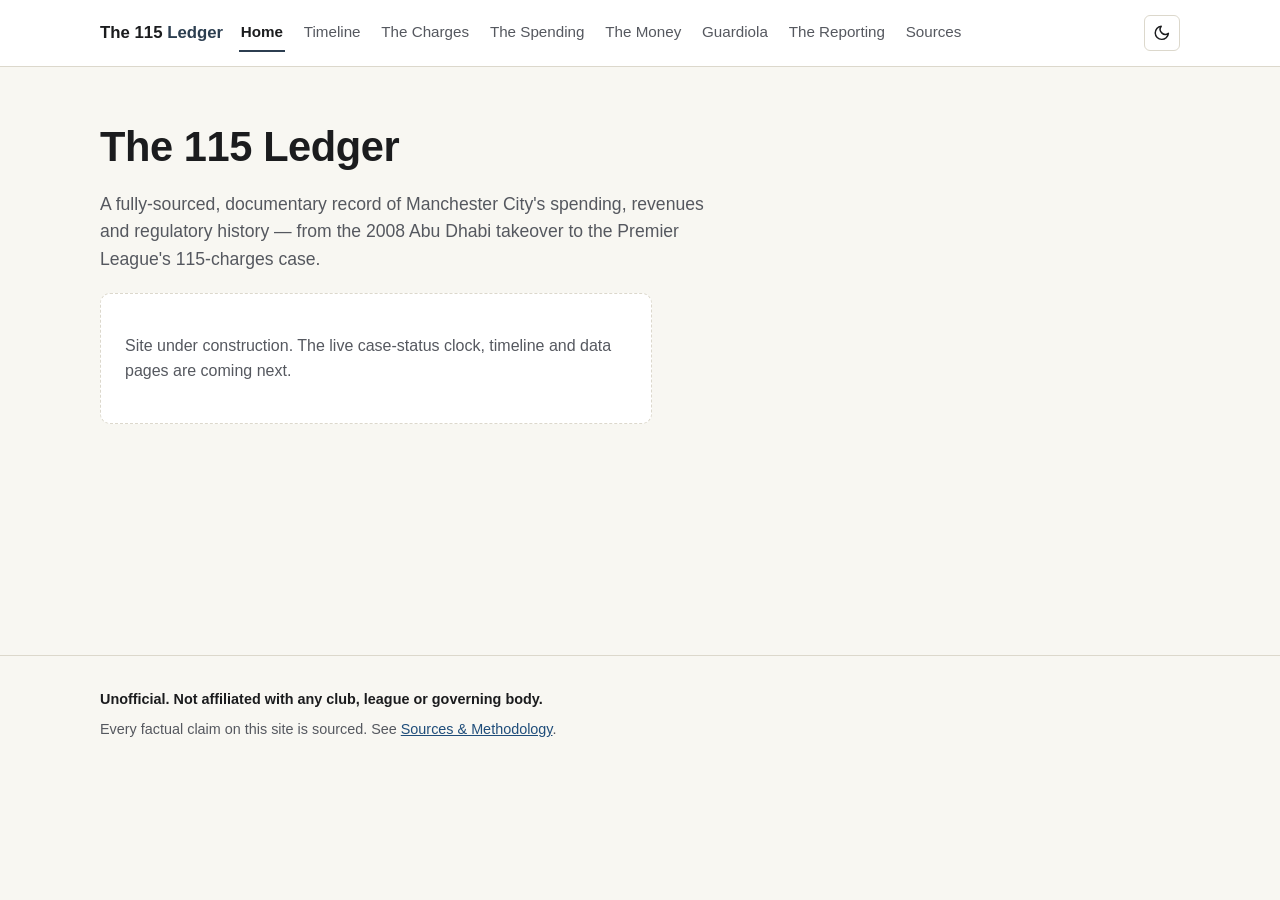
==== index.html @ 7388daad "Scaffold The 115 Ledger: layout, dark/light theme, nav, footer disclaimer Adds CLAUDE.md (full proje" ====
<!DOCTYPE html>
<html lang="en">
  <head>
    <meta charset="UTF-8" />
    <meta name="viewport" content="width=device-width, initial-scale=1.0" />
    <title>The 115 Ledger — Manchester City's financial-rules case, spending and revenue, sourced</title>
    <meta name="description" content="A fully-sourced, documentary record of Manchester City's spending, revenues and regulatory history, from the 2008 Abu Dhabi takeover to the Premier League's 115-charges case." />
    <meta name="color-scheme" content="light dark" />
    <link rel="stylesheet" href="css/style.css" />
    <script>
      (function () {
        try {
          var stored = localStorage.getItem("theme");
          var theme = stored || (window.matchMedia("(prefers-color-scheme: dark)").matches ? "dark" : "light");
          document.documentElement.setAttribute("data-theme", theme);
        } catch (e) {
          document.documentElement.setAttribute("data-theme", "light");
        }
      })();
    </script>
  </head>
  <body>
  <a class="skip-link" href="#main">Skip to main content</a>
  <header class="site-header">
    <div class="header-inner">
      <a href="index.html" class="logo">The 115 <span class="logo-accent">Ledger</span></a>
      <nav class="site-nav" id="site-nav" aria-label="Primary">
        <ul>
        <li><a href="index.html">Home</a></li>
        <li><a href="timeline.html">Timeline</a></li>
        <li><a href="charges.html">The Charges</a></li>
        <li><a href="spending.html">The Spending</a></li>
        <li><a href="money.html">The Money</a></li>
        <li><a href="guardiola.html">Guardiola</a></li>
        <li><a href="reporting.html">The Reporting</a></li>
        <li><a href="sources.html">Sources</a></li>
        </ul>
      </nav>
      <div class="header-actions">
        <button id="theme-toggle" class="icon-button theme-toggle" type="button" aria-pressed="false" aria-label="Toggle dark and light theme">
          <svg class="icon-sun" viewBox="0 0 24 24" fill="none" stroke="currentColor" stroke-width="2" stroke-linecap="round" stroke-linejoin="round" aria-hidden="true">
            <circle cx="12" cy="12" r="4"></circle>
            <line x1="12" y1="2" x2="12" y2="4"></line>
            <line x1="12" y1="20" x2="12" y2="22"></line>
            <line x1="4.93" y1="4.93" x2="6.34" y2="6.34"></line>
            <line x1="17.66" y1="17.66" x2="19.07" y2="19.07"></line>
            <line x1="2" y1="12" x2="4" y2="12"></line>
            <line x1="20" y1="12" x2="22" y2="12"></line>
            <line x1="4.93" y1="19.07" x2="6.34" y2="17.66"></line>
            <line x1="17.66" y1="6.34" x2="19.07" y2="4.93"></line>
          </svg>
          <svg class="icon-moon" viewBox="0 0 24 24" fill="none" stroke="currentColor" stroke-width="2" stroke-linecap="round" stroke-linejoin="round" aria-hidden="true">
            <path d="M21 12.79A9 9 0 1 1 11.21 3 7 7 0 0 0 21 12.79z"></path>
          </svg>
        </button>
        <button id="nav-toggle" class="icon-button nav-toggle" type="button" aria-expanded="false" aria-controls="site-nav" aria-label="Toggle navigation menu">
          <span></span><span></span><span></span>
        </button>
      </div>
    </div>
  </header>
    <main id="main">
      <section class="hero">
        <div class="container">
          <h1>The 115 Ledger</h1>
          <p class="tagline">A fully-sourced, documentary record of Manchester City's spending, revenues and regulatory history — from the 2008 Abu Dhabi takeover to the Premier League's 115-charges case.</p>
          <div class="placeholder-panel">
            <p>Site under construction. The live case-status clock, timeline and data pages are coming next.</p>
          </div>
        </div>
      </section>
    </main>
  <footer class="site-footer">
    <div class="container footer-inner">
      <p class="disclaimer">Unofficial. Not affiliated with any club, league or governing body.</p>
      <p class="footer-meta">Every factual claim on this site is sourced. See <a href="sources.html">Sources &amp; Methodology</a>.</p>
    </div>
  </footer>
    <script src="js/main.js" defer></script>
  </body>
</html>
---- css/style.css ----
/* The 115 Ledger — base styles, layout, and theme tokens */

:root {
  --bg: #f8f7f2;
  --bg-elevated: #ffffff;
  --text: #1b1c1e;
  --text-muted: #55585f;
  --border: #dcd8cc;
  --accent: #2c3e50;
  --accent-strong: #17242f;
  --accent-contrast: #ffffff;
  --focus-ring: #b3690f;
  --link: #1f4d7a;
  --link-visited: #4a3f6b;
  --header-bg: #ffffff;
  --shadow: 0 1px 2px rgba(20, 20, 20, 0.06), 0 4px 12px rgba(20, 20, 20, 0.05);

  --font-body: -apple-system, BlinkMacSystemFont, "Segoe UI", Roboto, Helvetica, Arial, sans-serif;
  --font-mono: ui-monospace, SFMono-Regular, "SF Mono", Menlo, Consolas, monospace;

  --max-width: 1120px;
}

:root[data-theme="dark"] {
  --bg: #14161a;
  --bg-elevated: #1c1f24;
  --text: #e9e7e1;
  --text-muted: #a3a7ad;
  --border: #2e3238;
  --accent: #8ca3bc;
  --accent-strong: #c7d3de;
  --accent-contrast: #14161a;
  --focus-ring: #e0a940;
  --link: #7fb0e0;
  --link-visited: #b39ddb;
  --header-bg: #1c1f24;
  --shadow: 0 1px 2px rgba(0, 0, 0, 0.4), 0 4px 12px rgba(0, 0, 0, 0.35);
}

@media (prefers-color-scheme: dark) {
  :root:not([data-theme="light"]):not([data-theme="dark"]) {
    --bg: #14161a;
    --bg-elevated: #1c1f24;
    --text: #e9e7e1;
    --text-muted: #a3a7ad;
    --border: #2e3238;
    --accent: #8ca3bc;
    --accent-strong: #c7d3de;
    --accent-contrast: #14161a;
    --focus-ring: #e0a940;
    --link: #7fb0e0;
    --link-visited: #b39ddb;
    --header-bg: #1c1f24;
    --shadow: 0 1px 2px rgba(0, 0, 0, 0.4), 0 4px 12px rgba(0, 0, 0, 0.35);
  }
}

* {
  box-sizing: border-box;
}

html {
  color-scheme: light dark;
}

body {
  margin: 0;
  background: var(--bg);
  color: var(--text);
  font-family: var(--font-body);
  line-height: 1.55;
  -webkit-font-smoothing: antialiased;
  text-rendering: optimizeLegibility;
}

img {
  max-width: 100%;
  display: block;
}

a {
  color: var(--link);
}

a:visited {
  color: var(--link-visited);
}

a:focus-visible,
button:focus-visible,
input:focus-visible,
select:focus-visible {
  outline: 3px solid var(--focus-ring);
  outline-offset: 2px;
}

.skip-link {
  position: absolute;
  left: -9999px;
  top: 0;
  background: var(--accent);
  color: var(--accent-contrast);
  padding: 0.75rem 1rem;
  z-index: 100;
  border-radius: 0 0 6px 0;
}

.skip-link:focus {
  left: 0;
}

.container {
  width: 100%;
  max-width: var(--max-width);
  margin: 0 auto;
  padding: 0 1.25rem;
}

/* Header / nav */

.site-header {
  position: sticky;
  top: 0;
  z-index: 50;
  background: var(--header-bg);
  border-bottom: 1px solid var(--border);
}

.header-inner {
  max-width: var(--max-width);
  margin: 0 auto;
  padding: 0.85rem 1.25rem;
  display: flex;
  align-items: center;
  gap: 1rem;
}

.logo {
  font-weight: 700;
  font-size: 1.05rem;
  color: var(--text);
  text-decoration: none;
  white-space: nowrap;
}

.logo:visited {
  color: var(--text);
}

.logo .logo-accent {
  color: var(--accent);
}

.site-nav {
  flex: 1;
}

.site-nav ul {
  list-style: none;
  display: flex;
  flex-wrap: wrap;
  gap: 0.25rem 1.1rem;
  margin: 0;
  padding: 0;
}

.site-nav a {
  display: inline-block;
  padding: 0.4rem 0.1rem;
  text-decoration: none;
  color: var(--text-muted);
  font-size: 0.95rem;
  border-bottom: 2px solid transparent;
}

.site-nav a:hover,
.site-nav a:focus-visible {
  color: var(--text);
}

.site-nav a[aria-current="page"] {
  color: var(--text);
  border-bottom-color: var(--accent);
  font-weight: 600;
}

.header-actions {
  display: flex;
  align-items: center;
  gap: 0.5rem;
}

.icon-button {
  background: transparent;
  border: 1px solid var(--border);
  border-radius: 6px;
  color: var(--text);
  width: 2.25rem;
  height: 2.25rem;
  display: inline-flex;
  align-items: center;
  justify-content: center;
  cursor: pointer;
}

.icon-button:hover {
  background: var(--bg-elevated);
}

.theme-toggle svg {
  width: 1.1rem;
  height: 1.1rem;
}

.theme-toggle .icon-sun,
.theme-toggle .icon-moon {
  display: none;
}

:root[data-theme="light"] .theme-toggle .icon-moon {
  display: block;
}

:root[data-theme="dark"] .theme-toggle .icon-sun {
  display: block;
}

.nav-toggle {
  display: none;
  flex-direction: column;
  justify-content: center;
  gap: 4px;
}

.nav-toggle span {
  display: block;
  width: 1.15rem;
  height: 2px;
  background: currentColor;
}

/* Mobile nav */

@media (max-width: 760px) {
  .site-nav {
    flex-basis: 100%;
    order: 3;
    max-height: 0;
    overflow: hidden;
    transition: max-height 0.2s ease;
  }

  .site-nav.is-open {
    max-height: 24rem;
  }

  .site-nav ul {
    flex-direction: column;
    gap: 0;
    padding: 0.5rem 0 0.75rem;
    border-top: 1px solid var(--border);
    margin-top: 0.6rem;
  }

  .site-nav a {
    padding: 0.6rem 0.1rem;
    display: block;
  }

  .nav-toggle {
    display: inline-flex;
  }

  .header-inner {
    flex-wrap: wrap;
  }
}

/* Main content */

main {
  min-height: 60vh;
}

.page-header {
  padding: 2.5rem 0 1.5rem;
  border-bottom: 1px solid var(--border);
}

.page-header h1 {
  margin: 0 0 0.5rem;
  font-size: 1.9rem;
  letter-spacing: -0.01em;
}

.page-header p {
  margin: 0;
  color: var(--text-muted);
  max-width: 60ch;
}

.hero {
  padding: 3rem 0 2.5rem;
}

.hero h1 {
  font-size: clamp(1.9rem, 4vw, 2.6rem);
  margin: 0 0 0.75rem;
  letter-spacing: -0.01em;
}

.tagline {
  font-size: 1.1rem;
  color: var(--text-muted);
  max-width: 62ch;
  margin: 0 0 1.25rem;
}

.placeholder-panel {
  border: 1px dashed var(--border);
  border-radius: 10px;
  padding: 1.5rem;
  color: var(--text-muted);
  background: var(--bg-elevated);
  max-width: 62ch;
}

.section {
  padding: 2rem 0;
}

/* Footer */

.site-footer {
  border-top: 1px solid var(--border);
  margin-top: 3rem;
  padding: 2rem 0;
  color: var(--text-muted);
  font-size: 0.9rem;
}

.footer-inner {
  display: flex;
  flex-direction: column;
  gap: 0.5rem;
}

.disclaimer {
  margin: 0;
  font-weight: 600;
  color: var(--text);
}

.footer-meta {
  margin: 0;
}

.footer-links {
  margin: 0.5rem 0 0;
  padding: 0;
  list-style: none;
  display: flex;
  flex-wrap: wrap;
  gap: 0.25rem 1rem;
}
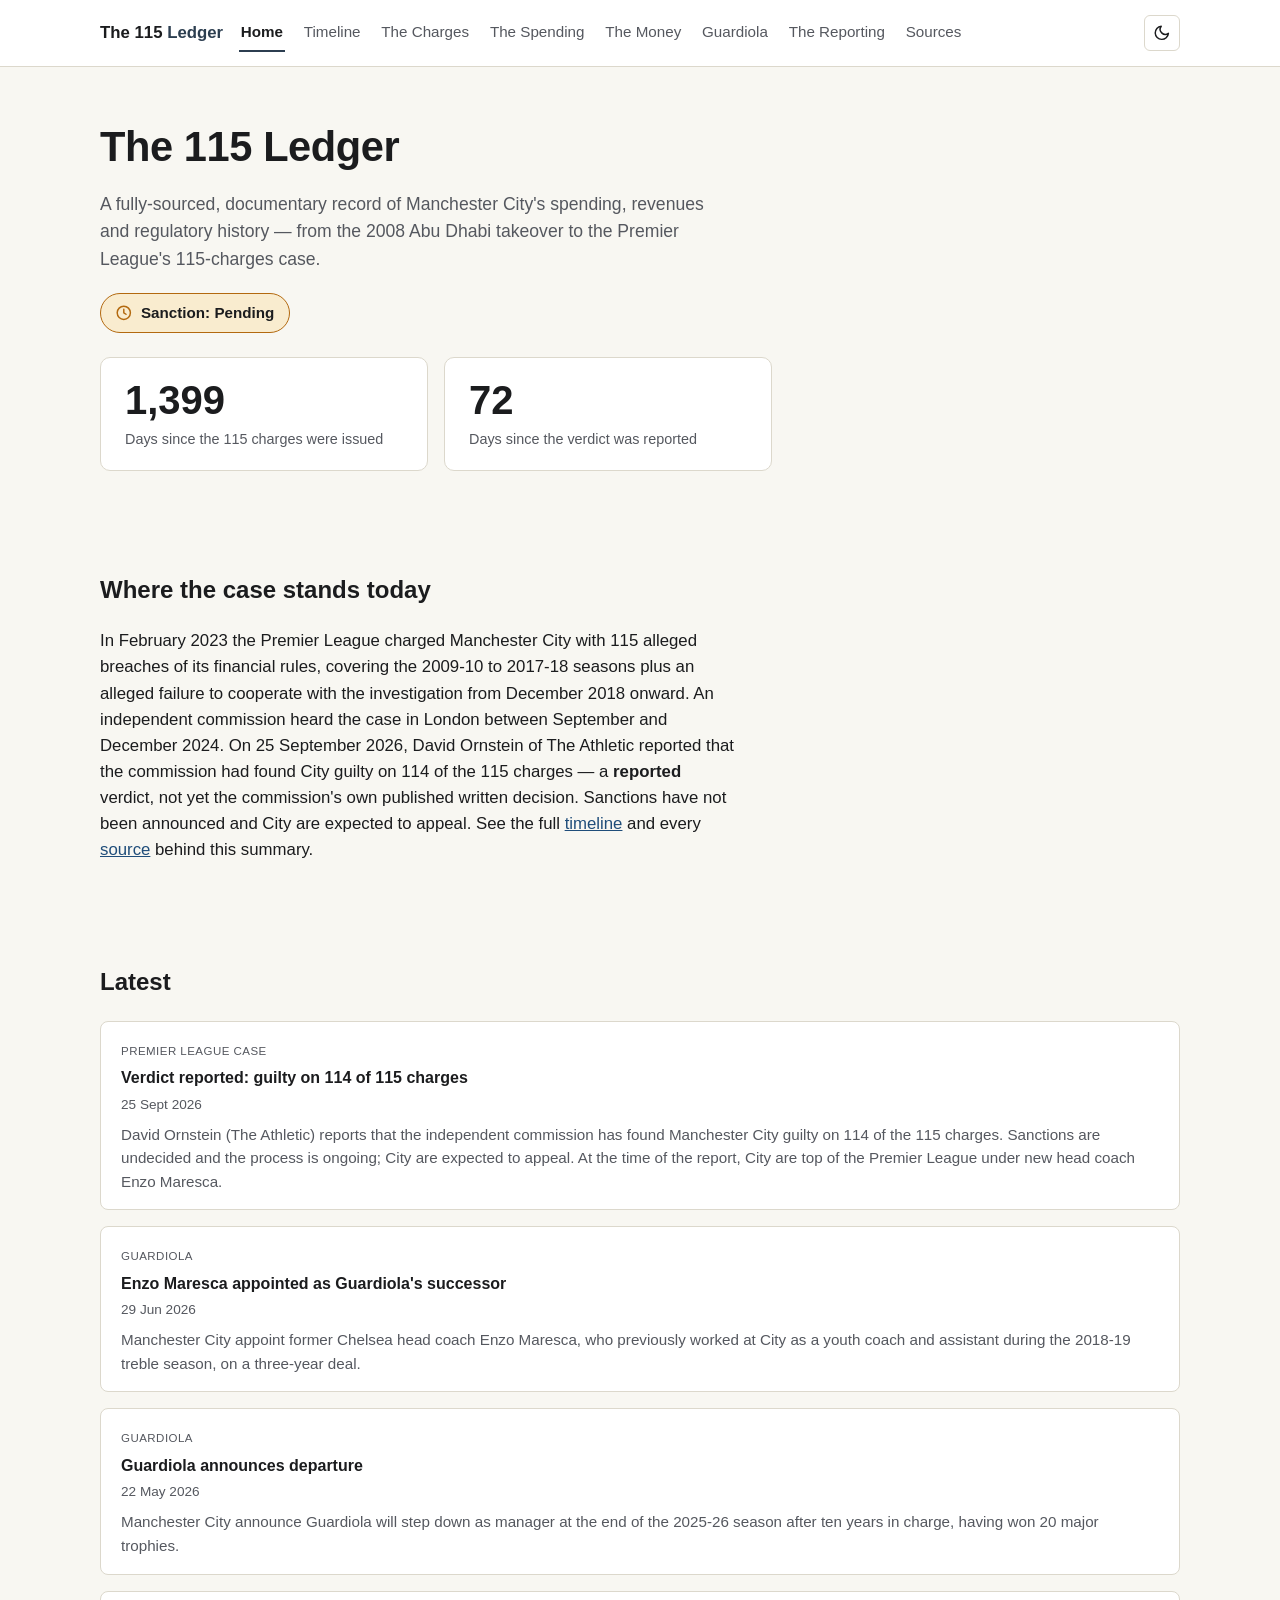
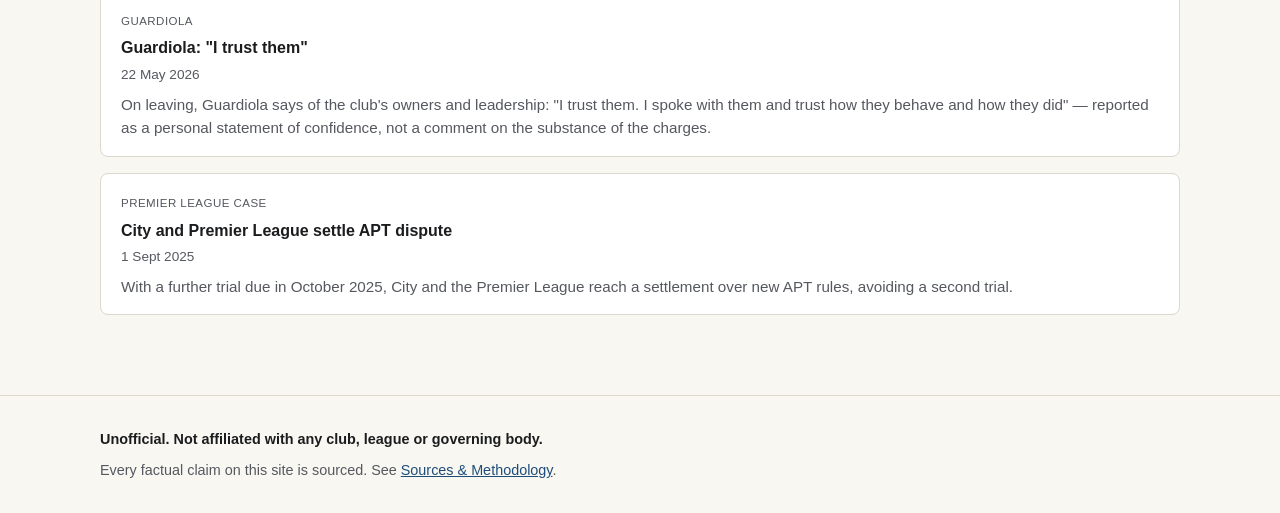
==== commit c9bb290a: "Step 3: home page live case clock and status badge Home hero now renders from data/status.json and d" ====
--- a/index.html
+++ b/index.html
@@ -64,9 +64,41 @@
         <div class="container">
           <h1>The 115 Ledger</h1>
           <p class="tagline">A fully-sourced, documentary record of Manchester City's spending, revenues and regulatory history — from the 2008 Abu Dhabi takeover to the Premier League's 115-charges case.</p>
-          <div class="placeholder-panel">
-            <p>Site under construction. The live case-status clock, timeline and data pages are coming next.</p>
+
+          <div id="status-badge" class="status-badge status-pending" role="status" aria-live="polite">
+            <span class="status-badge-fallback">Loading case status…</span>
           </div>
+
+          <div class="stat-grid" aria-label="Case clock">
+            <div class="stat-tile">
+              <p class="stat-value" id="stat-charges-days" aria-live="polite">—</p>
+              <p class="stat-label">Days since the 115 charges were issued</p>
+            </div>
+            <div class="stat-tile">
+              <p class="stat-value" id="stat-verdict-days" aria-live="polite">—</p>
+              <p class="stat-label">Days since the verdict was reported</p>
+            </div>
+          </div>
+
+          <noscript>
+            <p class="placeholder-panel">This page uses JavaScript to calculate the live case clock from <code>data/status.json</code> and to list the latest timeline entries. Enable JavaScript, or read the underlying data files directly, to see current figures.</p>
+          </noscript>
+        </div>
+      </section>
+
+      <section class="section">
+        <div class="container">
+          <h2>Where the case stands today</h2>
+          <p class="case-summary">In February 2023 the Premier League charged Manchester City with 115 alleged breaches of its financial rules, covering the 2009-10 to 2017-18 seasons plus an alleged failure to cooperate with the investigation from December 2018 onward. An independent commission heard the case in London between September and December 2024. On 25 September 2026, David Ornstein of The Athletic reported that the commission had found City guilty on 114 of the 115 charges — a <strong>reported</strong> verdict, not yet the commission's own published written decision. Sanctions have not been announced and City are expected to appeal. See the full <a href="timeline.html">timeline</a> and every <a href="sources.html">source</a> behind this summary.</p>
+        </div>
+      </section>
+
+      <section class="section">
+        <div class="container">
+          <h2>Latest</h2>
+          <ul class="latest-list" id="latest-list" aria-live="polite">
+            <li class="placeholder-panel">Loading the latest timeline entries…</li>
+          </ul>
         </div>
       </section>
     </main>
@@ -77,5 +109,6 @@
     </div>
   </footer>
     <script src="js/main.js" defer></script>
+    <script src="js/home.js" defer></script>
   </body>
 </html>
--- a/css/style.css
+++ b/css/style.css
@@ -316,6 +316,146 @@
   margin: 0 0 1.25rem;
 }
 
+/* Status badge (case clock, fixed hexes per the dataviz status palette — not themed) */
+
+.status-badge {
+  display: inline-flex;
+  align-items: center;
+  gap: 0.5rem;
+  padding: 0.45rem 0.9rem;
+  border-radius: 999px;
+  border: 1.5px solid var(--status-color, var(--border));
+  background: var(--status-bg, transparent);
+  font-weight: 600;
+  font-size: 0.95rem;
+  color: var(--text);
+  margin-bottom: 1.5rem;
+}
+
+.status-badge svg {
+  width: 1.1rem;
+  height: 1.1rem;
+  color: var(--status-color, var(--text-muted));
+  flex-shrink: 0;
+}
+
+.status-pending {
+  --status-color: #b3690f;
+  --status-bg: rgba(250, 178, 25, 0.16);
+}
+
+.status-critical {
+  --status-color: #d03b3b;
+  --status-bg: rgba(208, 59, 59, 0.14);
+}
+
+.status-appeal {
+  --status-color: #c05a33;
+  --status-bg: rgba(236, 131, 90, 0.16);
+}
+
+.status-final {
+  --status-color: #0ca30c;
+  --status-bg: rgba(12, 163, 12, 0.14);
+}
+
+:root[data-theme="dark"] .status-pending {
+  --status-color: #fab219;
+}
+
+:root[data-theme="dark"] .status-appeal {
+  --status-color: #ec835a;
+}
+
+/* Stat tiles (case clock counters) */
+
+.stat-grid {
+  display: grid;
+  grid-template-columns: repeat(auto-fit, minmax(220px, 1fr));
+  gap: 1rem;
+  max-width: 42rem;
+  margin: 0 0 0.5rem;
+}
+
+.stat-tile {
+  background: var(--bg-elevated);
+  border: 1px solid var(--border);
+  border-radius: 10px;
+  padding: 1.25rem 1.5rem;
+}
+
+.stat-value {
+  font-size: 2.5rem;
+  font-weight: 600;
+  font-variant-numeric: proportional-nums;
+  line-height: 1.1;
+  margin: 0;
+  color: var(--text);
+}
+
+.stat-label {
+  margin: 0.4rem 0 0;
+  color: var(--text-muted);
+  font-size: 0.9rem;
+}
+
+.case-summary {
+  max-width: 68ch;
+  font-size: 1.05rem;
+}
+
+/* Latest strip */
+
+.latest-list {
+  list-style: none;
+  margin: 1rem 0 0;
+  padding: 0;
+  display: flex;
+  flex-direction: column;
+  gap: 1rem;
+}
+
+.latest-item {
+  border: 1px solid var(--border);
+  border-radius: 8px;
+  padding: 1rem 1.25rem;
+  background: var(--bg-elevated);
+}
+
+.latest-category {
+  display: inline-block;
+  font-size: 0.72rem;
+  text-transform: uppercase;
+  letter-spacing: 0.04em;
+  color: var(--text-muted);
+}
+
+.latest-title {
+  display: block;
+  font-weight: 600;
+  margin: 0.25rem 0 0.15rem;
+  color: var(--text);
+  text-decoration: none;
+}
+
+.latest-title:hover,
+.latest-title:focus-visible {
+  text-decoration: underline;
+}
+
+.latest-date {
+  display: block;
+  font-size: 0.85rem;
+  color: var(--text-muted);
+  margin-bottom: 0.5rem;
+}
+
+.latest-summary {
+  margin: 0;
+  color: var(--text-muted);
+  font-size: 0.95rem;
+}
+
 .placeholder-panel {
   border: 1px dashed var(--border);
   border-radius: 10px;
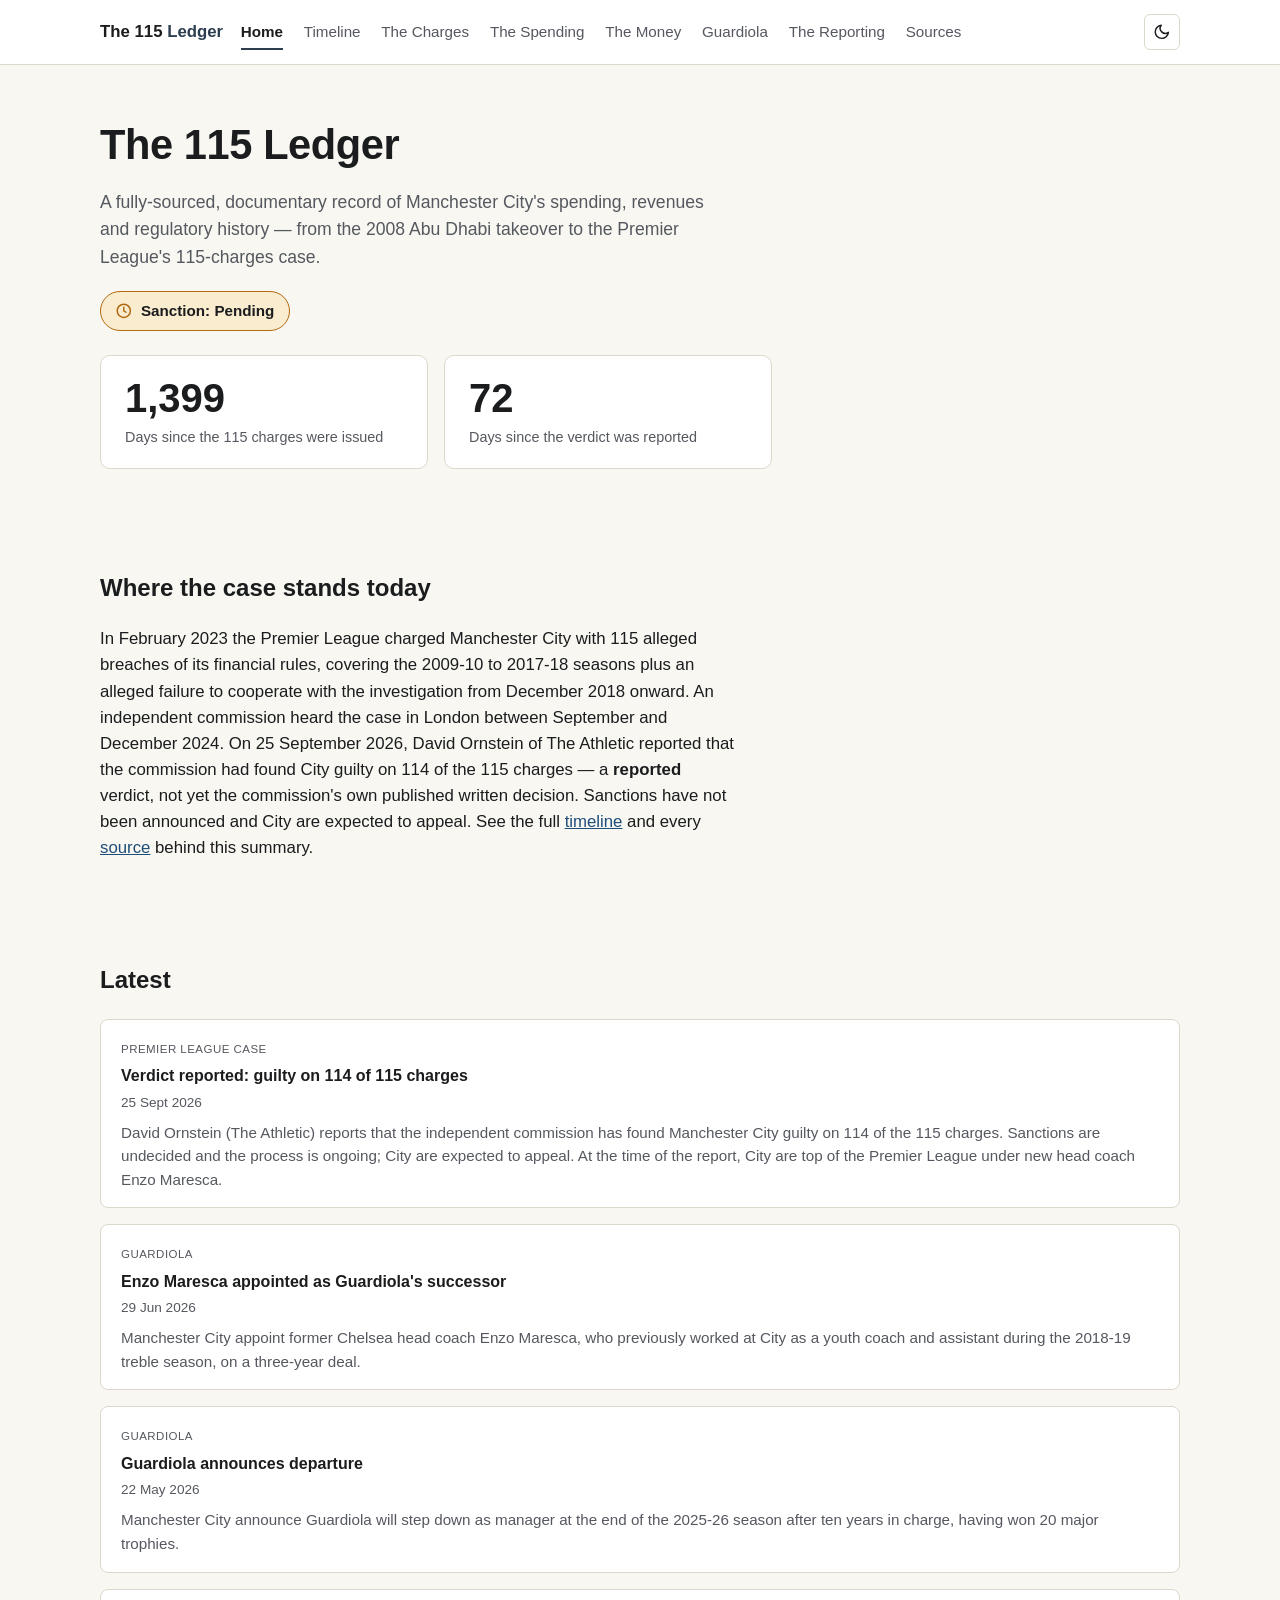
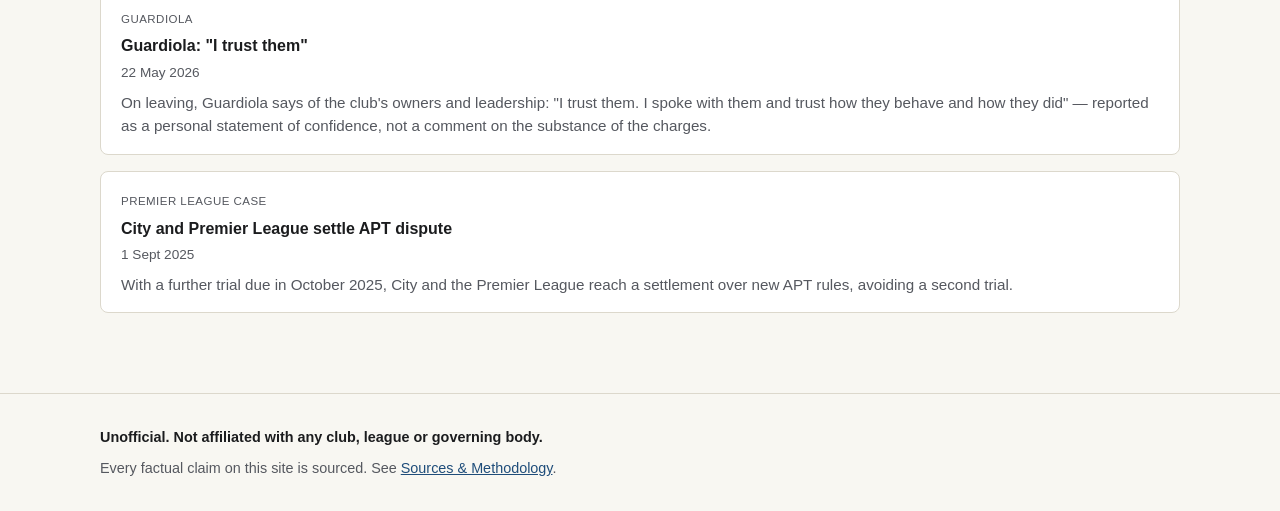
==== commit 89b940ce: "Add motion and interactivity throughout the site The site was static in the literal sense: content r" ====
--- a/index.html
+++ b/index.html
@@ -5,6 +5,23 @@
     <meta name="viewport" content="width=device-width, initial-scale=1.0" />
     <title>The 115 Ledger — Manchester City's financial-rules case, spending and revenue, sourced</title>
     <meta name="description" content="A fully-sourced, documentary record of Manchester City's spending, revenues and regulatory history, from the 2008 Abu Dhabi takeover to the Premier League's 115-charges case." />
+    <link rel="canonical" href="https://ars3naltoby.github.io/The115Ledger/" />
+    <meta property="og:type" content="website" />
+    <meta property="og:site_name" content="The 115 Ledger" />
+    <meta property="og:title" content="The 115 Ledger — Manchester City's financial-rules case, spending and revenue, sourced" />
+    <meta property="og:description" content="A fully-sourced, documentary record of Manchester City's spending, revenues and regulatory history, from the 2008 Abu Dhabi takeover to the Premier League's 115-charges case." />
+    <meta property="og:url" content="https://ars3naltoby.github.io/The115Ledger/" />
+    <meta property="og:image" content="https://ars3naltoby.github.io/The115Ledger/og-image.png" />
+    <meta property="og:image:width" content="1200" />
+    <meta property="og:image:height" content="630" />
+    <meta property="og:image:alt" content="The 115 Ledger" />
+    <meta name="twitter:card" content="summary_large_image" />
+    <meta name="twitter:title" content="The 115 Ledger — Manchester City's financial-rules case, spending and revenue, sourced" />
+    <meta name="twitter:description" content="A fully-sourced, documentary record of Manchester City's spending, revenues and regulatory history, from the 2008 Abu Dhabi takeover to the Premier League's 115-charges case." />
+    <meta name="twitter:image" content="https://ars3naltoby.github.io/The115Ledger/og-image.png" />
+    <link rel="icon" type="image/svg+xml" href="favicon.svg" />
+    <meta name="theme-color" content="#f8f7f2" media="(prefers-color-scheme: light)" />
+    <meta name="theme-color" content="#14161a" media="(prefers-color-scheme: dark)" />
     <meta name="color-scheme" content="light dark" />
     <link rel="stylesheet" href="css/style.css" />
     <script>
@@ -70,11 +87,11 @@
           </div>
 
           <div class="stat-grid" aria-label="Case clock">
-            <div class="stat-tile">
+            <div class="stat-tile reveal">
               <p class="stat-value" id="stat-charges-days" aria-live="polite">—</p>
               <p class="stat-label">Days since the 115 charges were issued</p>
             </div>
-            <div class="stat-tile">
+            <div class="stat-tile reveal" style="--reveal-delay: 90ms">
               <p class="stat-value" id="stat-verdict-days" aria-live="polite">—</p>
               <p class="stat-label">Days since the verdict was reported</p>
             </div>
@@ -86,14 +103,14 @@
         </div>
       </section>
 
-      <section class="section">
+      <section class="section reveal">
         <div class="container">
           <h2>Where the case stands today</h2>
           <p class="case-summary">In February 2023 the Premier League charged Manchester City with 115 alleged breaches of its financial rules, covering the 2009-10 to 2017-18 seasons plus an alleged failure to cooperate with the investigation from December 2018 onward. An independent commission heard the case in London between September and December 2024. On 25 September 2026, David Ornstein of The Athletic reported that the commission had found City guilty on 114 of the 115 charges — a <strong>reported</strong> verdict, not yet the commission's own published written decision. Sanctions have not been announced and City are expected to appeal. See the full <a href="timeline.html">timeline</a> and every <a href="sources.html">source</a> behind this summary.</p>
         </div>
       </section>
 
-      <section class="section">
+      <section class="section reveal">
         <div class="container">
           <h2>Latest</h2>
           <ul class="latest-list" id="latest-list" aria-live="polite">
--- a/css/style.css
+++ b/css/style.css
@@ -73,6 +73,83 @@
   text-rendering: optimizeLegibility;
 }
 
+/* Smooth, subtle theme-switch transition on the surfaces that actually
+   change color, rather than a jarring instant snap. */
+body,
+.site-header,
+.stat-tile,
+.charge-card,
+.quote-card,
+.sponsorship-card,
+.tweet-fallback-card,
+.timeline-card,
+.latest-item,
+.status-badge,
+.filter-chip,
+.rules-box,
+.editorial-note,
+.data-table,
+.charges-chart,
+.chart-scroll,
+.viz-svg text {
+  transition: background-color 0.25s ease, color 0.25s ease, border-color 0.25s ease, box-shadow 0.25s ease;
+}
+
+@media (prefers-reduced-motion: reduce) {
+  *,
+  *::before,
+  *::after {
+    animation-duration: 0.001ms !important;
+    animation-iteration-count: 1 !important;
+    transition-duration: 0.001ms !important;
+    scroll-behavior: auto !important;
+  }
+}
+
+html {
+  scroll-behavior: smooth;
+}
+
+/* Scroll-reveal: elements start hidden only when JS + motion are both
+   available (see js/main.js SiteMotion). No-JS and reduced-motion users
+   see everything immediately — this is progressive enhancement only. */
+@media (prefers-reduced-motion: no-preference) {
+  .reveal {
+    opacity: 0;
+    transform: translateY(16px);
+    transition: opacity 0.5s ease, transform 0.5s ease;
+    transition-delay: var(--reveal-delay, 0ms);
+  }
+
+  .reveal.is-visible {
+    opacity: 1;
+    transform: translateY(0);
+  }
+}
+
+/* Hover lift for card-style components across the site. */
+.charge-card,
+.quote-card,
+.sponsorship-card,
+.tweet-fallback-card,
+.timeline-card,
+.latest-item,
+.stat-tile {
+  transition: transform 0.2s ease, box-shadow 0.2s ease, border-color 0.2s ease;
+}
+
+.charge-card:hover,
+.quote-card:hover,
+.sponsorship-card:hover,
+.tweet-fallback-card:hover,
+.timeline-card:hover,
+.latest-item:hover,
+.stat-tile:hover {
+  transform: translateY(-3px);
+  box-shadow: var(--shadow);
+  border-color: var(--accent);
+}
+
 img {
   max-width: 100%;
   display: block;
@@ -165,12 +242,26 @@
 }
 
 .site-nav a {
+  position: relative;
   display: inline-block;
   padding: 0.4rem 0.1rem;
   text-decoration: none;
   color: var(--text-muted);
   font-size: 0.95rem;
-  border-bottom: 2px solid transparent;
+  transition: color 0.15s ease;
+}
+
+.site-nav a::after {
+  content: "";
+  position: absolute;
+  left: 0.1rem;
+  right: 0.1rem;
+  bottom: 0;
+  height: 2px;
+  background: var(--accent);
+  transform: scaleX(0);
+  transform-origin: left;
+  transition: transform 0.2s ease;
 }
 
 .site-nav a:hover,
@@ -178,10 +269,18 @@
   color: var(--text);
 }
 
+.site-nav a:hover::after,
+.site-nav a:focus-visible::after {
+  transform: scaleX(1);
+}
+
 .site-nav a[aria-current="page"] {
   color: var(--text);
-  border-bottom-color: var(--accent);
   font-weight: 600;
+}
+
+.site-nav a[aria-current="page"]::after {
+  transform: scaleX(1);
 }
 
 .header-actions {
@@ -201,28 +300,42 @@
   align-items: center;
   justify-content: center;
   cursor: pointer;
+  transition: background-color 0.15s ease, border-color 0.15s ease, transform 0.15s ease;
 }
 
 .icon-button:hover {
   background: var(--bg-elevated);
+  border-color: var(--accent);
+}
+
+.icon-button:active {
+  transform: scale(0.92);
+}
+
+.theme-toggle {
+  position: relative;
 }
 
 .theme-toggle svg {
   width: 1.1rem;
   height: 1.1rem;
-}
-
-.theme-toggle .icon-sun,
-.theme-toggle .icon-moon {
-  display: none;
+  position: absolute;
+  top: 50%;
+  left: 50%;
+  margin: -0.55rem 0 0 -0.55rem;
+  opacity: 0;
+  transform: rotate(-50deg) scale(0.4);
+  transition: transform 0.35s cubic-bezier(0.34, 1.56, 0.64, 1), opacity 0.2s ease;
 }
 
 :root[data-theme="light"] .theme-toggle .icon-moon {
-  display: block;
+  opacity: 1;
+  transform: rotate(0) scale(1);
 }
 
 :root[data-theme="dark"] .theme-toggle .icon-sun {
-  display: block;
+  opacity: 1;
+  transform: rotate(0) scale(1);
 }
 
 .nav-toggle {
@@ -359,12 +472,32 @@
   --status-bg: rgba(12, 163, 12, 0.14);
 }
 
+.status-reported {
+  --status-color: #b5502c;
+  --status-bg: rgba(236, 131, 90, 0.16);
+}
+
 :root[data-theme="dark"] .status-pending {
   --status-color: #fab219;
 }
 
 :root[data-theme="dark"] .status-appeal {
   --status-color: #ec835a;
+}
+
+:root[data-theme="dark"] .status-reported {
+  --status-color: #ec835a;
+}
+
+.status-badge--sm {
+  padding: 0.25rem 0.65rem;
+  font-size: 0.8rem;
+  margin-bottom: 0;
+}
+
+.status-badge--sm svg {
+  width: 0.95rem;
+  height: 0.95rem;
 }
 
 /* Stat tiles (case clock counters) */
@@ -495,6 +628,772 @@
   margin: 0;
 }
 
+/* Timeline page */
+
+.timeline-filters {
+  display: flex;
+  flex-wrap: wrap;
+  gap: 0.5rem;
+  margin: 0 0 2rem;
+}
+
+.filter-chip {
+  border: 1px solid var(--border);
+  background: var(--bg-elevated);
+  color: var(--text-muted);
+  border-radius: 999px;
+  padding: 0.4rem 0.9rem;
+  font-size: 0.85rem;
+  cursor: pointer;
+  line-height: 1.2;
+  transition: background-color 0.15s ease, border-color 0.15s ease, color 0.15s ease, transform 0.1s ease;
+}
+
+.filter-chip:hover {
+  border-color: var(--accent);
+  color: var(--text);
+  transform: translateY(-1px);
+}
+
+.filter-chip:active {
+  transform: translateY(0) scale(0.96);
+}
+
+.filter-chip.is-active {
+  background: var(--accent);
+  border-color: var(--accent);
+  color: var(--accent-contrast);
+  font-weight: 600;
+}
+
+.timeline-list {
+  list-style: none;
+  margin: 0;
+  padding: 0;
+  position: relative;
+}
+
+.timeline-list::before {
+  content: "";
+  position: absolute;
+  left: 7px;
+  top: 0.4rem;
+  bottom: 0.4rem;
+  width: 2px;
+  background: var(--border);
+}
+
+.timeline-entry {
+  position: relative;
+  padding: 0 0 2rem 2.25rem;
+}
+
+.timeline-entry::before {
+  content: "";
+  position: absolute;
+  left: 0;
+  top: 0.4rem;
+  width: 16px;
+  height: 16px;
+  border-radius: 50%;
+  background: var(--bg-elevated);
+  border: 2px solid var(--accent);
+  box-sizing: border-box;
+}
+
+.timeline-entry:last-child {
+  padding-bottom: 0;
+}
+
+.timeline-entry:target .timeline-card {
+  border-color: var(--accent);
+  box-shadow: 0 0 0 3px var(--focus-ring);
+}
+
+.timeline-card {
+  border: 1px solid var(--border);
+  border-radius: 10px;
+  background: var(--bg-elevated);
+  padding: 1.25rem 1.5rem;
+}
+
+.timeline-date {
+  display: block;
+  font-size: 0.85rem;
+  color: var(--text-muted);
+  margin-bottom: 0.35rem;
+}
+
+.timeline-header {
+  display: flex;
+  flex-wrap: wrap;
+  align-items: center;
+  gap: 0.6rem;
+  margin-bottom: 0.5rem;
+}
+
+.timeline-title {
+  margin: 0;
+  font-size: 1.15rem;
+}
+
+.timeline-summary {
+  margin: 0 0 0.75rem;
+  color: var(--text);
+}
+
+.timeline-response {
+  margin: 0 0 0.75rem;
+  padding: 0.6rem 0.9rem;
+  border-left: 3px solid var(--border);
+  background: var(--bg);
+  color: var(--text-muted);
+  font-size: 0.95rem;
+}
+
+.timeline-response cite {
+  display: block;
+  margin-top: 0.35rem;
+  font-style: normal;
+  font-size: 0.82rem;
+  color: var(--text-muted);
+}
+
+.timeline-sources {
+  margin: 0;
+  padding: 0;
+  list-style: none;
+  display: flex;
+  flex-wrap: wrap;
+  gap: 0.4rem 1rem;
+  font-size: 0.85rem;
+}
+
+.timeline-sources a {
+  color: var(--link);
+}
+
+.timeline-empty {
+  color: var(--text-muted);
+}
+
+/* Visually hidden but accessible (captions, etc.) */
+
+.visually-hidden {
+  position: absolute;
+  width: 1px;
+  height: 1px;
+  padding: 0;
+  margin: -1px;
+  overflow: hidden;
+  clip: rect(0, 0, 0, 0);
+  white-space: nowrap;
+  border: 0;
+}
+
+/* Generic data table (used on Charges, Spending, Money) */
+
+.table-scroll {
+  overflow-x: auto;
+  margin: 1rem 0;
+}
+
+.data-table {
+  width: 100%;
+  border-collapse: collapse;
+  font-size: 0.92rem;
+}
+
+.data-table caption {
+  text-align: left;
+  color: var(--text-muted);
+  margin-bottom: 0.5rem;
+  font-size: 0.85rem;
+}
+
+.data-table th,
+.data-table td {
+  padding: 0.6rem 0.9rem;
+  border-bottom: 1px solid var(--border);
+  text-align: left;
+  vertical-align: top;
+}
+
+.data-table thead th {
+  color: var(--text-muted);
+  font-weight: 600;
+  font-size: 0.8rem;
+  text-transform: uppercase;
+  letter-spacing: 0.03em;
+  border-bottom: 2px solid var(--border);
+  white-space: nowrap;
+}
+
+.data-table tbody tr:hover {
+  background: var(--bg-elevated);
+}
+
+.data-table a {
+  color: var(--link);
+}
+
+/* Charges breakdown chart (an accessible table with an inline bar) */
+
+.charges-chart {
+  width: 100%;
+  border-collapse: collapse;
+  margin: 1rem 0 1.5rem;
+}
+
+.charges-chart th,
+.charges-chart td {
+  padding: 0.6rem 0.5rem;
+  border-bottom: 1px solid var(--border);
+  text-align: left;
+}
+
+.charges-chart thead th {
+  color: var(--text-muted);
+  font-weight: 600;
+  font-size: 0.8rem;
+  text-transform: uppercase;
+  letter-spacing: 0.03em;
+}
+
+.charges-chart tbody th {
+  font-weight: 500;
+  color: var(--text);
+  max-width: 22rem;
+}
+
+.bar-cell {
+  display: flex;
+  align-items: center;
+  gap: 0.75rem;
+}
+
+.bar-track {
+  flex: 1;
+  min-width: 4rem;
+  height: 20px;
+  background: var(--bg);
+  border: 1px solid var(--border);
+  border-radius: 4px;
+  overflow: hidden;
+}
+
+.bar-fill {
+  height: 100%;
+  background: var(--accent);
+  border-radius: 3px;
+  transition: width 0.8s cubic-bezier(0.22, 1, 0.36, 1);
+}
+
+.bar-value {
+  min-width: 2.25rem;
+  text-align: right;
+  font-variant-numeric: tabular-nums;
+  font-weight: 600;
+  color: var(--text);
+}
+
+.charges-explanations {
+  display: flex;
+  flex-direction: column;
+  gap: 1rem;
+}
+
+.charge-card {
+  border: 1px solid var(--border);
+  border-radius: 10px;
+  background: var(--bg-elevated);
+  padding: 1.1rem 1.4rem;
+}
+
+.charge-card h3 {
+  margin: 0 0 0.3rem;
+  font-size: 1.05rem;
+}
+
+.charge-card .charge-meta {
+  display: block;
+  color: var(--text-muted);
+  font-size: 0.85rem;
+  margin-bottom: 0.5rem;
+}
+
+.charge-card p {
+  margin: 0 0 0.5rem;
+}
+
+.charge-card .charge-source {
+  font-size: 0.85rem;
+}
+
+.rules-box {
+  border: 1px solid var(--border);
+  border-left: 4px solid var(--accent);
+  border-radius: 8px;
+  background: var(--bg-elevated);
+  padding: 1.25rem 1.5rem;
+  max-width: 68ch;
+}
+
+.rules-box p {
+  margin: 0 0 0.75rem;
+}
+
+.rules-box p:last-child {
+  margin-bottom: 0;
+}
+
+.rules-caveat {
+  font-size: 0.85rem;
+  color: var(--text-muted);
+}
+
+/* Charts (hand-built inline SVG, per the dataviz reference palette) */
+
+.viz-root {
+  color-scheme: light;
+  --surface-1: #fcfcfb;
+  --grid-line: #e4e2dc;
+  --text-primary: #1b1c1e;
+  --text-secondary: #55585f;
+  --series-1: #2a78d6;
+  --series-2: #eb6834;
+  --series-3: #1baf7a;
+  --diverging-pos: #2a78d6;
+  --diverging-neg: #e34948;
+}
+
+@media (prefers-color-scheme: dark) {
+  :root:where(:not([data-theme="light"])) .viz-root {
+    color-scheme: dark;
+    --surface-1: #1a1a19;
+    --grid-line: #33332f;
+    --text-primary: #e9e7e1;
+    --text-secondary: #a3a7ad;
+    --series-1: #3987e5;
+    --series-2: #d95926;
+    --series-3: #199e70;
+    --diverging-pos: #3987e5;
+    --diverging-neg: #e66767;
+  }
+}
+
+:root[data-theme="dark"] .viz-root {
+  color-scheme: dark;
+  --surface-1: #1a1a19;
+  --grid-line: #33332f;
+  --text-primary: #e9e7e1;
+  --text-secondary: #a3a7ad;
+  --series-1: #3987e5;
+  --series-2: #d95926;
+  --series-3: #199e70;
+  --diverging-pos: #3987e5;
+  --diverging-neg: #e66767;
+}
+
+.chart-scroll {
+  overflow-x: auto;
+  margin: 1rem 0;
+  background: var(--surface-1);
+  border: 1px solid var(--border);
+  border-radius: 10px;
+  padding: 0.5rem 0.5rem 0;
+  min-height: 320px;
+}
+
+/* Reserve approximate space for content injected after a data fetch, to
+   keep cumulative layout shift low while data.json loads. */
+#timeline-list {
+  min-height: 4800px;
+}
+
+#quote-grid {
+  min-height: 1050px;
+}
+
+#departure-events {
+  min-height: 350px;
+}
+
+#tweet-grid {
+  min-height: 260px;
+}
+
+#article-list {
+  min-height: 440px;
+}
+
+#charges-explanations {
+  min-height: 900px;
+}
+
+#charges-chart {
+  min-height: 250px;
+}
+
+#uefa-history {
+  min-height: 700px;
+}
+
+#sponsorship-list {
+  min-height: 950px;
+}
+
+#cfg-structure {
+  min-height: 580px;
+}
+
+#sources-by-page {
+  min-height: 2100px;
+}
+
+#corrections-log {
+  min-height: 290px;
+}
+
+.chart-note {
+  color: var(--text-muted);
+  font-size: 0.9rem;
+  max-width: 68ch;
+  margin: 0 0 0.5rem;
+}
+
+.viz-svg text {
+  fill: var(--text-secondary);
+  font-size: 11px;
+  font-family: var(--font-body);
+}
+
+.viz-svg .viz-axis-line {
+  stroke: var(--grid-line);
+  stroke-width: 1;
+}
+
+.viz-svg .viz-value-label {
+  fill: var(--text-primary);
+  font-weight: 600;
+}
+
+.viz-svg .viz-zero-line {
+  stroke: var(--text-secondary);
+  stroke-width: 1;
+}
+
+.viz-legend {
+  display: flex;
+  flex-wrap: wrap;
+  gap: 0.4rem 1.25rem;
+  padding: 0.6rem 0.75rem 0.85rem;
+  font-size: 0.85rem;
+  color: var(--text-secondary);
+}
+
+.viz-legend-item {
+  display: inline-flex;
+  align-items: center;
+  gap: 0.4rem;
+}
+
+.viz-legend-swatch {
+  display: inline-block;
+  width: 12px;
+  height: 12px;
+  border-radius: 3px;
+}
+
+/* Chart entrance animation + hover feedback. transform-box: fill-box makes
+   transform-origin resolve against each SVG shape's own geometry rather
+   than the whole viewBox, which is what lets a bar "grow from its own
+   baseline" instead of the corner of the chart. */
+.viz-bar,
+.viz-bar-group {
+  transform-box: fill-box;
+}
+
+@media (prefers-reduced-motion: no-preference) {
+  .viz-bar {
+    animation: viz-grow 0.6s cubic-bezier(0.22, 1, 0.36, 1) both;
+    animation-delay: var(--bar-delay, 0ms);
+  }
+
+  .viz-bar-group {
+    animation: viz-grow 0.6s cubic-bezier(0.22, 1, 0.36, 1) both;
+    animation-delay: var(--bar-delay, 0ms);
+  }
+
+  @keyframes viz-grow {
+    from {
+      transform: scaleY(0);
+    }
+    to {
+      transform: scaleY(1);
+    }
+  }
+
+  .viz-line-path {
+    animation: viz-draw 1s cubic-bezier(0.22, 1, 0.36, 1) forwards;
+  }
+
+  @keyframes viz-draw {
+    to {
+      stroke-dashoffset: 0;
+    }
+  }
+
+  .viz-point,
+  .viz-value-label,
+  .viz-legend-item {
+    opacity: 0;
+    animation: viz-fade-in 0.4s ease 0.7s forwards;
+  }
+
+  @keyframes viz-fade-in {
+    to {
+      opacity: 1;
+    }
+  }
+}
+
+.viz-bar:hover,
+.viz-bar-group:hover {
+  filter: brightness(1.14);
+  cursor: pointer;
+}
+
+.viz-point {
+  transition: r 0.15s ease, filter 0.15s ease;
+  cursor: pointer;
+}
+
+.viz-point:hover {
+  filter: brightness(1.2);
+}
+
+.table-details {
+  margin: 0.5rem 0 1.5rem;
+}
+
+.table-details summary {
+  cursor: pointer;
+  color: var(--link);
+  font-size: 0.9rem;
+  margin-bottom: 0.5rem;
+}
+
+/* Sponsorship / CFG structure */
+
+.sponsorship-list {
+  display: flex;
+  flex-direction: column;
+  gap: 1rem;
+  margin-top: 1rem;
+}
+
+.sponsorship-card {
+  border: 1px solid var(--border);
+  border-radius: 10px;
+  background: var(--bg-elevated);
+  padding: 1.1rem 1.4rem;
+}
+
+.sponsorship-card h3 {
+  margin: 0 0 0.3rem;
+  font-size: 1.05rem;
+}
+
+.sponsorship-meta {
+  display: block;
+  color: var(--text-muted);
+  font-size: 0.85rem;
+  margin-bottom: 0.5rem;
+}
+
+.sponsorship-allegation {
+  margin: 0.6rem 0 0;
+  padding: 0.6rem 0.9rem;
+  border-left: 3px solid var(--status-color, #b5502c);
+  background: rgba(236, 131, 90, 0.1);
+  font-size: 0.92rem;
+}
+
+.sponsorship-allegation strong {
+  color: var(--text);
+}
+
+.cfg-list {
+  columns: 2;
+  column-gap: 2rem;
+  margin: 0.75rem 0;
+  padding-left: 1.25rem;
+}
+
+@media (max-width: 640px) {
+  .cfg-list {
+    columns: 1;
+  }
+}
+
+/* Sortable table (Spending page) */
+
+.sortable-table th[data-sort] {
+  cursor: pointer;
+  user-select: none;
+  white-space: nowrap;
+}
+
+.sortable-table th[data-sort]:hover {
+  color: var(--text);
+}
+
+.sortable-table th[data-sort]::after {
+  content: "";
+  display: inline-block;
+  margin-left: 0.35em;
+  width: 0.6em;
+}
+
+.sortable-table th[aria-sort="ascending"]::after {
+  content: "▲";
+  font-size: 0.7em;
+}
+
+.sortable-table th[aria-sort="descending"]::after {
+  content: "▼";
+  font-size: 0.7em;
+}
+
+.controversy-note {
+  display: block;
+  font-size: 0.85rem;
+  color: var(--text-muted);
+  margin-top: 0.25rem;
+}
+
+/* Guardiola quotes page */
+
+.quote-grid {
+  display: grid;
+  grid-template-columns: repeat(auto-fill, minmax(280px, 1fr));
+  gap: 1.25rem;
+}
+
+.quote-card {
+  border: 1px solid var(--border);
+  border-radius: 10px;
+  background: var(--bg-elevated);
+  padding: 1.4rem 1.5rem;
+  display: flex;
+  flex-direction: column;
+}
+
+.quote-text {
+  margin: 0 0 1rem;
+  font-size: 1.1rem;
+  font-style: italic;
+  line-height: 1.5;
+  color: var(--text);
+  border-left: 3px solid var(--accent);
+  padding-left: 0.9rem;
+}
+
+.quote-meta {
+  display: flex;
+  flex-wrap: wrap;
+  gap: 0.3rem 0.6rem;
+  font-size: 0.85rem;
+  color: var(--text-muted);
+  margin-bottom: 0.5rem;
+}
+
+.quote-date {
+  font-weight: 600;
+  color: var(--text);
+}
+
+.quote-source {
+  margin: auto 0 0;
+  font-size: 0.85rem;
+}
+
+.editorial-note {
+  border: 1px dashed var(--border);
+  border-radius: 8px;
+  padding: 1.1rem 1.4rem;
+  max-width: 68ch;
+  color: var(--text-muted);
+  font-size: 0.95rem;
+}
+
+.editorial-note p {
+  margin: 0;
+}
+
+/* Reporting page */
+
+.tweet-grid {
+  display: grid;
+  grid-template-columns: repeat(auto-fill, minmax(300px, 1fr));
+  gap: 1.25rem;
+  align-items: start;
+}
+
+.tweet-embed {
+  min-height: 120px;
+}
+
+.tweet-fallback-card {
+  border: 1px solid var(--border);
+  border-radius: 10px;
+  background: var(--bg-elevated);
+  padding: 1.1rem 1.4rem;
+}
+
+.tweet-fallback-card .tweet-date {
+  display: block;
+  font-size: 0.85rem;
+  color: var(--text-muted);
+  margin-bottom: 0.5rem;
+}
+
+.tweet-fallback-card p {
+  margin: 0 0 0.75rem;
+}
+
+.tweet-fallback-card a.tweet-view-link {
+  font-weight: 600;
+}
+
+.article-list {
+  list-style: none;
+  margin: 1rem 0 0;
+  padding: 0;
+  display: flex;
+  flex-direction: column;
+  gap: 0.1rem;
+}
+
+.article-list li {
+  padding: 0.75rem 0;
+  border-bottom: 1px solid var(--border);
+  display: flex;
+  flex-wrap: wrap;
+  gap: 0.3rem 0.75rem;
+  align-items: baseline;
+}
+
+.article-title {
+  font-weight: 600;
+}
+
+.article-meta {
+  color: var(--text-muted);
+  font-size: 0.88rem;
+}
+
 .footer-links {
   margin: 0.5rem 0 0;
   padding: 0;
@@ -503,3 +1402,83 @@
   flex-wrap: wrap;
   gap: 0.25rem 1rem;
 }
+
+/* Sources & Methodology page */
+
+.label-glossary {
+  margin: 1rem 0;
+  max-width: 60rem;
+  display: grid;
+  grid-template-columns: max-content 1fr;
+  gap: 0.6rem 1.25rem;
+  align-items: center;
+}
+
+.label-glossary dt {
+  white-space: nowrap;
+}
+
+.label-glossary dd {
+  margin: 0;
+  color: var(--text-muted);
+}
+
+@media (max-width: 560px) {
+  .label-glossary {
+    grid-template-columns: 1fr;
+  }
+  .label-glossary dd {
+    margin: 0 0 0.6rem;
+  }
+}
+
+.source-group {
+  margin-bottom: 1.75rem;
+}
+
+.source-group h3 {
+  margin: 0 0 0.5rem;
+  font-size: 1.05rem;
+}
+
+.source-group ul {
+  margin: 0;
+  padding: 0;
+  list-style: none;
+  columns: 2;
+  column-gap: 2rem;
+}
+
+.source-group li {
+  break-inside: avoid;
+  margin-bottom: 0.4rem;
+  font-size: 0.92rem;
+}
+
+@media (max-width: 640px) {
+  .source-group ul {
+    columns: 1;
+  }
+}
+
+.corrections-log {
+  list-style: none;
+  margin: 1rem 0 0;
+  padding: 0;
+  display: flex;
+  flex-direction: column;
+  gap: 0.9rem;
+}
+
+.corrections-log li {
+  border-left: 3px solid var(--border);
+  padding: 0.1rem 0 0.1rem 1rem;
+}
+
+.correction-date {
+  display: block;
+  font-weight: 600;
+  font-size: 0.85rem;
+  color: var(--text-muted);
+  margin-bottom: 0.15rem;
+}
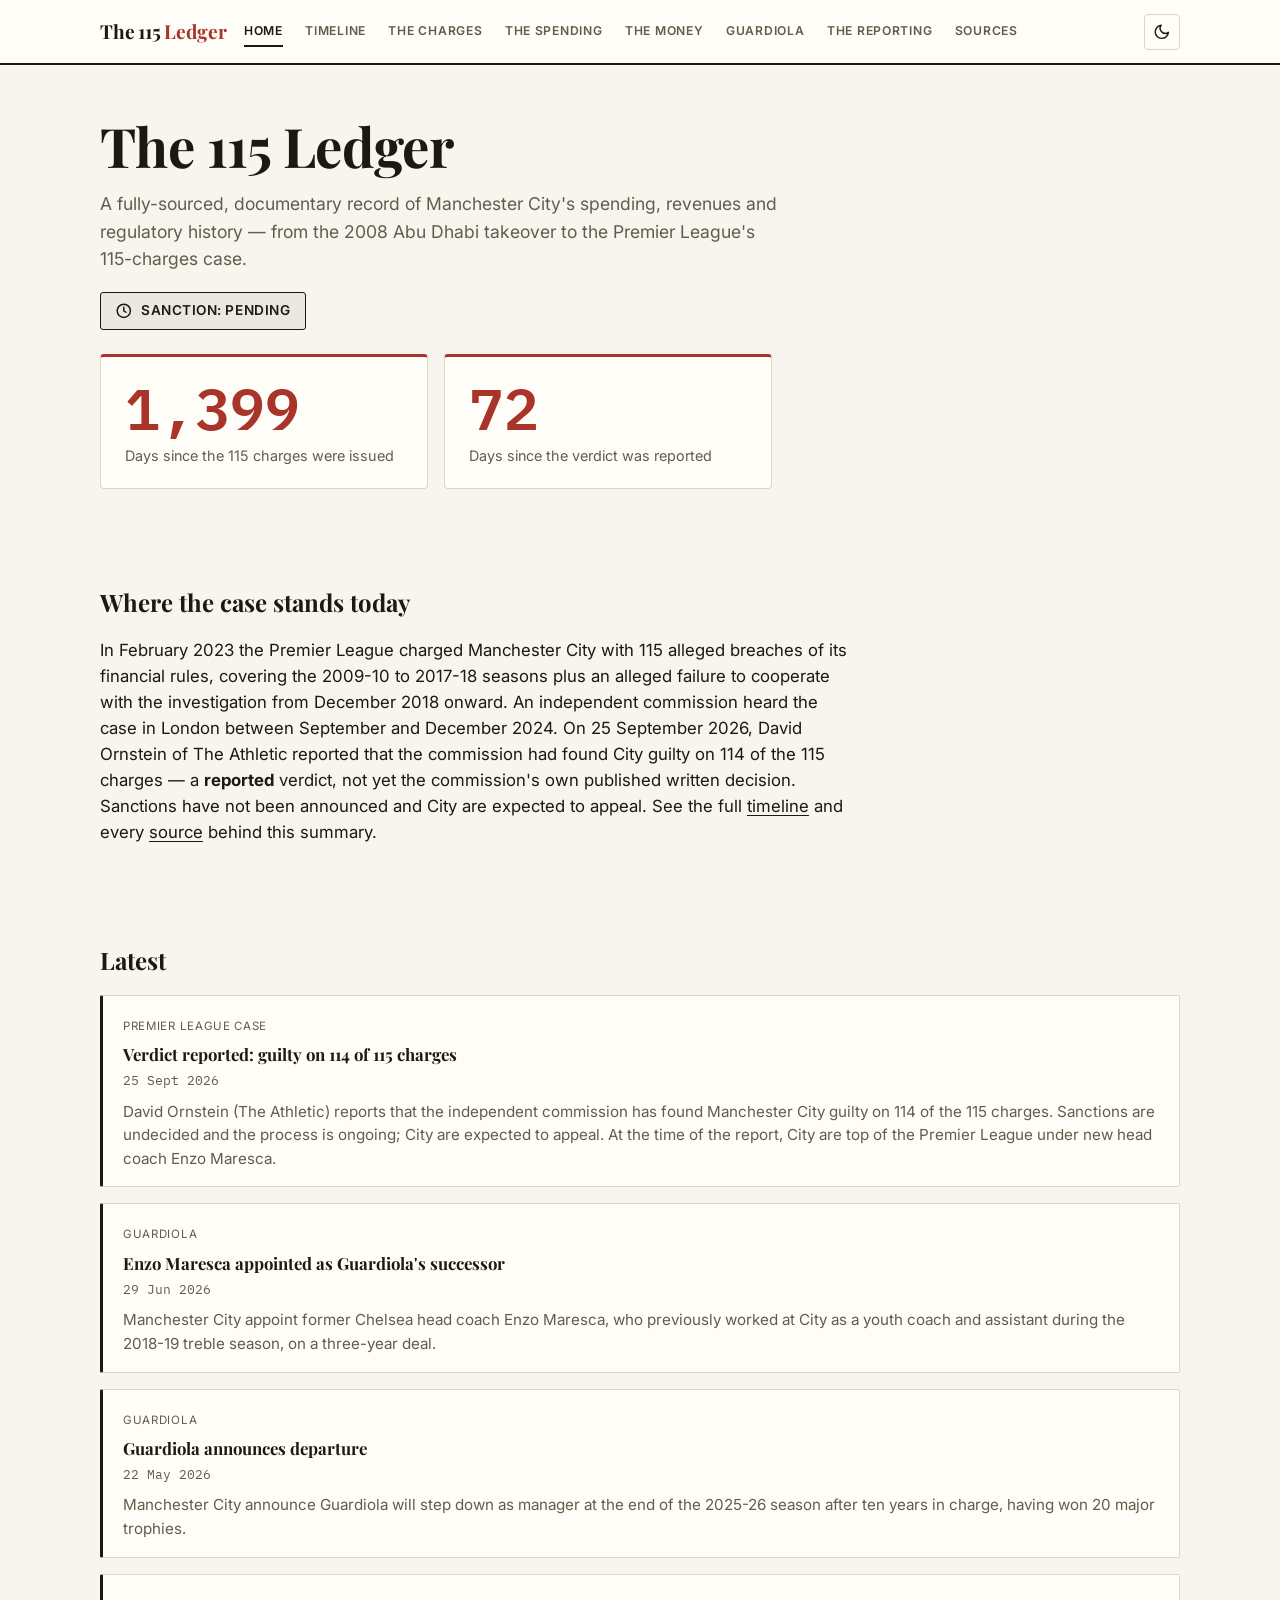
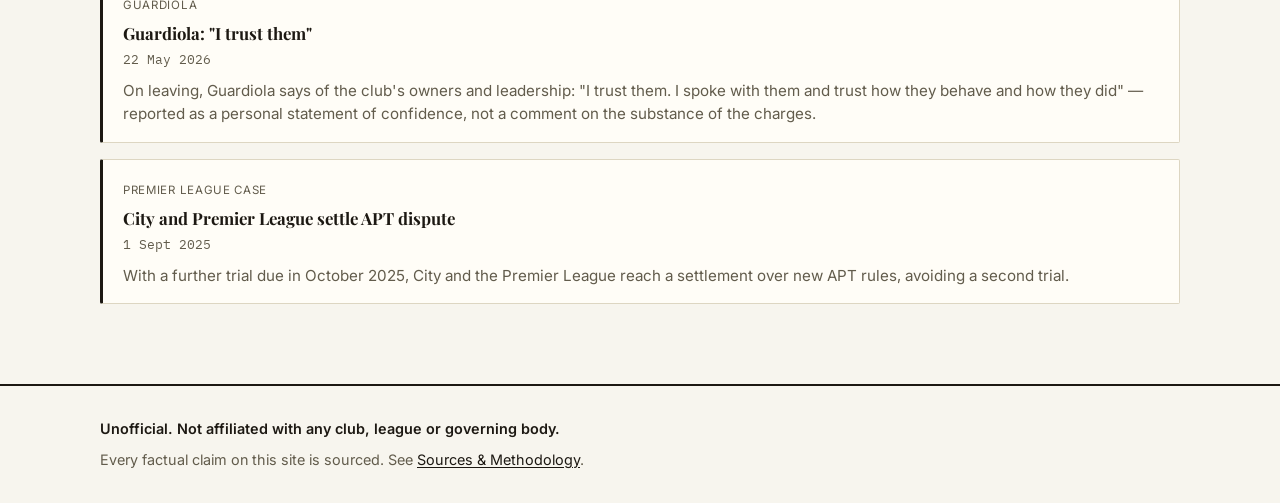
==== commit 4c55416e: "Redesign: "investigative financial ledger" visual identity Full type and color system overhaul, repl" ====
--- a/index.html
+++ b/index.html
@@ -23,6 +23,12 @@
     <meta name="theme-color" content="#f8f7f2" media="(prefers-color-scheme: light)" />
     <meta name="theme-color" content="#14161a" media="(prefers-color-scheme: dark)" />
     <meta name="color-scheme" content="light dark" />
+    <link rel="preconnect" href="https://fonts.googleapis.com" />
+    <link rel="preconnect" href="https://fonts.gstatic.com" crossorigin />
+    <link
+      href="https://fonts.googleapis.com/css2?family=Playfair+Display:ital,wght@0,600;0,700;0,800;1,600;1,700&family=Inter:wght@400;500;600;700&family=IBM+Plex+Mono:wght@400;500;600&display=swap"
+      rel="stylesheet"
+    />
     <link rel="stylesheet" href="css/style.css" />
     <script>
       (function () {
--- a/css/style.css
+++ b/css/style.css
@@ -1,57 +1,75 @@
-/* The 115 Ledger — base styles, layout, and theme tokens */
+/* The 115 Ledger — "investigative financial ledger" identity.
+   Paper + ink + one reserved red accent. Serif headlines, sans body,
+   monospace tabular figures for every structured number and date. */
 
 :root {
-  --bg: #f8f7f2;
-  --bg-elevated: #ffffff;
-  --text: #1b1c1e;
-  --text-muted: #55585f;
-  --border: #dcd8cc;
-  --accent: #2c3e50;
-  --accent-strong: #17242f;
-  --accent-contrast: #ffffff;
-  --focus-ring: #b3690f;
-  --link: #1f4d7a;
-  --link-visited: #4a3f6b;
-  --header-bg: #ffffff;
-  --shadow: 0 1px 2px rgba(20, 20, 20, 0.06), 0 4px 12px rgba(20, 20, 20, 0.05);
-
-  --font-body: -apple-system, BlinkMacSystemFont, "Segoe UI", Roboto, Helvetica, Arial, sans-serif;
-  --font-mono: ui-monospace, SFMono-Regular, "SF Mono", Menlo, Consolas, monospace;
+  --bg: #f7f5ee;
+  --bg-elevated: #fffdf7;
+  --text: #1c1812;
+  --text-muted: #625c4c;
+  --border: #ddd6c2;
+  --accent: #a8342a;
+  --accent-contrast: #fffdf7;
+  --accent-tint: rgba(168, 52, 42, 0.08);
+  --ink-tint: rgba(28, 24, 18, 0.06);
+  --focus-ring: #a5710f;
+  --link: var(--text);
+  --link-visited: var(--text);
+  --header-bg: #fffdf7;
+  --shadow: 0 1px 2px rgba(20, 16, 8, 0.08), 0 6px 16px rgba(20, 16, 8, 0.06);
+
+  /* Validated chart palette (dataviz skill: categorical + diverging pass
+     light/dark, CVD and contrast checks). Ink-navy reads as the "black
+     ink" entry; red is the ledger's classic mark for a negative figure;
+     teal is the third categorical identity. */
+  --chart-ink: #3a5590;
+  --chart-red: #a8342a;
+  --chart-teal: #0d8a72;
+
+  --font-serif: "Playfair Display", Georgia, "Times New Roman", serif;
+  --font-body: "Inter", -apple-system, BlinkMacSystemFont, "Segoe UI", Roboto, Helvetica, Arial, sans-serif;
+  --font-mono: "IBM Plex Mono", ui-monospace, SFMono-Regular, "SF Mono", Menlo, Consolas, monospace;
 
   --max-width: 1120px;
 }
 
 :root[data-theme="dark"] {
-  --bg: #14161a;
-  --bg-elevated: #1c1f24;
-  --text: #e9e7e1;
-  --text-muted: #a3a7ad;
-  --border: #2e3238;
-  --accent: #8ca3bc;
-  --accent-strong: #c7d3de;
-  --accent-contrast: #14161a;
+  --bg: #14120f;
+  --bg-elevated: #1c1a15;
+  --text: #ece7da;
+  --text-muted: #a89f8a;
+  --border: #3a362a;
+  --accent: #d9564a;
+  --accent-contrast: #14120f;
+  --accent-tint: rgba(217, 86, 74, 0.16);
+  --ink-tint: rgba(236, 231, 218, 0.08);
   --focus-ring: #e0a940;
-  --link: #7fb0e0;
-  --link-visited: #b39ddb;
-  --header-bg: #1c1f24;
-  --shadow: 0 1px 2px rgba(0, 0, 0, 0.4), 0 4px 12px rgba(0, 0, 0, 0.35);
+  --header-bg: #1c1a15;
+  --shadow: 0 1px 2px rgba(0, 0, 0, 0.5), 0 6px 16px rgba(0, 0, 0, 0.4);
+
+  --chart-ink: #5580c8;
+  --chart-red: #d9564a;
+  --chart-teal: #2fa88f;
 }
 
 @media (prefers-color-scheme: dark) {
   :root:not([data-theme="light"]):not([data-theme="dark"]) {
-    --bg: #14161a;
-    --bg-elevated: #1c1f24;
-    --text: #e9e7e1;
-    --text-muted: #a3a7ad;
-    --border: #2e3238;
-    --accent: #8ca3bc;
-    --accent-strong: #c7d3de;
-    --accent-contrast: #14161a;
+    --bg: #14120f;
+    --bg-elevated: #1c1a15;
+    --text: #ece7da;
+    --text-muted: #a89f8a;
+    --border: #3a362a;
+    --accent: #d9564a;
+    --accent-contrast: #14120f;
+    --accent-tint: rgba(217, 86, 74, 0.16);
+    --ink-tint: rgba(236, 231, 218, 0.08);
     --focus-ring: #e0a940;
-    --link: #7fb0e0;
-    --link-visited: #b39ddb;
-    --header-bg: #1c1f24;
-    --shadow: 0 1px 2px rgba(0, 0, 0, 0.4), 0 4px 12px rgba(0, 0, 0, 0.35);
+    --header-bg: #1c1a15;
+    --shadow: 0 1px 2px rgba(0, 0, 0, 0.5), 0 6px 16px rgba(0, 0, 0, 0.4);
+
+    --chart-ink: #5580c8;
+    --chart-red: #d9564a;
+    --chart-teal: #2fa88f;
   }
 }
 
@@ -71,6 +89,14 @@
   line-height: 1.55;
   -webkit-font-smoothing: antialiased;
   text-rendering: optimizeLegibility;
+}
+
+h1,
+h2,
+h3 {
+  font-family: var(--font-serif);
+  font-weight: 700;
+  line-height: 1.2;
 }
 
 /* Smooth, subtle theme-switch transition on the surfaces that actually
@@ -90,8 +116,7 @@
 .editorial-note,
 .data-table,
 .charges-chart,
-.chart-scroll,
-.viz-svg text {
+.chart-scroll {
   transition: background-color 0.25s ease, color 0.25s ease, border-color 0.25s ease, box-shadow 0.25s ease;
 }
 
@@ -127,7 +152,8 @@
   }
 }
 
-/* Hover lift for card-style components across the site. */
+/* Hover lift for card-style components across the site. Border darkens
+   to ink on hover — the red accent stays reserved for figures. */
 .charge-card,
 .quote-card,
 .sponsorship-card,
@@ -147,7 +173,7 @@
 .stat-tile:hover {
   transform: translateY(-3px);
   box-shadow: var(--shadow);
-  border-color: var(--accent);
+  border-color: var(--text);
 }
 
 img {
@@ -157,6 +183,13 @@
 
 a {
   color: var(--link);
+  text-decoration: underline;
+  text-decoration-thickness: 1px;
+  text-underline-offset: 0.15em;
+}
+
+a:hover {
+  text-decoration-thickness: 2px;
 }
 
 a:visited {
@@ -169,6 +202,24 @@
 select:focus-visible {
   outline: 3px solid var(--focus-ring);
   outline-offset: 2px;
+}
+
+/* A structured, standalone number: stat tiles, table figures, chart
+   labels, dates. Monospace + tabular figures so digits line up like a
+   ledger column. Not colored — color is reserved for genuinely "key"
+   figures (the hero timer, chart losses), applied per component below. */
+.num {
+  font-family: var(--font-mono);
+  font-variant-numeric: tabular-nums;
+  font-feature-settings: "tnum" 1;
+}
+
+.data-table td.num,
+.data-table th.num,
+.charges-chart td.num,
+.charges-chart th.num {
+  text-align: right;
+  white-space: nowrap;
 }
 
 .skip-link {
@@ -180,6 +231,7 @@
   padding: 0.75rem 1rem;
   z-index: 100;
   border-radius: 0 0 6px 0;
+  text-decoration: none;
 }
 
 .skip-link:focus {
@@ -193,14 +245,14 @@
   padding: 0 1.25rem;
 }
 
-/* Header / nav */
+/* Header / nav — a masthead, not an app bar */
 
 .site-header {
   position: sticky;
   top: 0;
   z-index: 50;
   background: var(--header-bg);
-  border-bottom: 1px solid var(--border);
+  border-bottom: 2px solid var(--text);
 }
 
 .header-inner {
@@ -213,8 +265,10 @@
 }
 
 .logo {
+  font-family: var(--font-serif);
   font-weight: 700;
-  font-size: 1.05rem;
+  font-size: 1.2rem;
+  letter-spacing: -0.01em;
   color: var(--text);
   text-decoration: none;
   white-space: nowrap;
@@ -236,7 +290,7 @@
   list-style: none;
   display: flex;
   flex-wrap: wrap;
-  gap: 0.25rem 1.1rem;
+  gap: 0.25rem 1.2rem;
   margin: 0;
   padding: 0;
 }
@@ -247,7 +301,10 @@
   padding: 0.4rem 0.1rem;
   text-decoration: none;
   color: var(--text-muted);
-  font-size: 0.95rem;
+  font-size: 0.76rem;
+  font-weight: 600;
+  text-transform: uppercase;
+  letter-spacing: 0.06em;
   transition: color 0.15s ease;
 }
 
@@ -258,7 +315,7 @@
   right: 0.1rem;
   bottom: 0;
   height: 2px;
-  background: var(--accent);
+  background: var(--text);
   transform: scaleX(0);
   transform-origin: left;
   transition: transform 0.2s ease;
@@ -276,7 +333,6 @@
 
 .site-nav a[aria-current="page"] {
   color: var(--text);
-  font-weight: 600;
 }
 
 .site-nav a[aria-current="page"]::after {
@@ -292,7 +348,7 @@
 .icon-button {
   background: transparent;
   border: 1px solid var(--border);
-  border-radius: 6px;
+  border-radius: 4px;
   color: var(--text);
   width: 2.25rem;
   height: 2.25rem;
@@ -305,7 +361,7 @@
 
 .icon-button:hover {
   background: var(--bg-elevated);
-  border-color: var(--accent);
+  border-color: var(--text);
 }
 
 .icon-button:active {
@@ -402,7 +458,7 @@
 
 .page-header h1 {
   margin: 0 0 0.5rem;
-  font-size: 1.9rem;
+  font-size: clamp(1.8rem, 4vw, 2.4rem);
   letter-spacing: -0.01em;
 }
 
@@ -417,7 +473,7 @@
 }
 
 .hero h1 {
-  font-size: clamp(1.9rem, 4vw, 2.6rem);
+  font-size: clamp(2.2rem, 6vw, 3.4rem);
   margin: 0 0 0.75rem;
   letter-spacing: -0.01em;
 }
@@ -429,18 +485,22 @@
   margin: 0 0 1.25rem;
 }
 
-/* Status badge (case clock, fixed hexes per the dataviz status palette — not themed) */
+/* Status badge — the ledger's own two-tone system: ink for an ongoing or
+   neutral state, red for a finding or sanction, solid fills for the two
+   "closed" endpoints (published decision / final). */
 
 .status-badge {
   display: inline-flex;
   align-items: center;
   gap: 0.5rem;
   padding: 0.45rem 0.9rem;
-  border-radius: 999px;
+  border-radius: 3px;
   border: 1.5px solid var(--status-color, var(--border));
   background: var(--status-bg, transparent);
   font-weight: 600;
-  font-size: 0.95rem;
+  font-size: 0.85rem;
+  text-transform: uppercase;
+  letter-spacing: 0.04em;
   color: var(--text);
   margin-bottom: 1.5rem;
 }
@@ -452,46 +512,40 @@
   flex-shrink: 0;
 }
 
-.status-pending {
-  --status-color: #b3690f;
-  --status-bg: rgba(250, 178, 25, 0.16);
+.status-pending,
+.status-appeal {
+  --status-color: var(--text);
+  --status-bg: var(--ink-tint);
+}
+
+.status-reported {
+  --status-color: var(--accent);
+  --status-bg: var(--accent-tint);
 }
 
 .status-critical {
-  --status-color: #d03b3b;
-  --status-bg: rgba(208, 59, 59, 0.14);
-}
-
-.status-appeal {
-  --status-color: #c05a33;
-  --status-bg: rgba(236, 131, 90, 0.16);
+  --status-color: var(--accent);
+  --status-bg: var(--accent);
+  color: var(--accent-contrast);
+}
+
+.status-critical svg {
+  color: var(--accent-contrast);
 }
 
 .status-final {
-  --status-color: #0ca30c;
-  --status-bg: rgba(12, 163, 12, 0.14);
-}
-
-.status-reported {
-  --status-color: #b5502c;
-  --status-bg: rgba(236, 131, 90, 0.16);
-}
-
-:root[data-theme="dark"] .status-pending {
-  --status-color: #fab219;
-}
-
-:root[data-theme="dark"] .status-appeal {
-  --status-color: #ec835a;
-}
-
-:root[data-theme="dark"] .status-reported {
-  --status-color: #ec835a;
+  --status-color: var(--text);
+  --status-bg: var(--text);
+  color: var(--bg);
+}
+
+.status-final svg {
+  color: var(--bg);
 }
 
 .status-badge--sm {
   padding: 0.25rem 0.65rem;
-  font-size: 0.8rem;
+  font-size: 0.72rem;
   margin-bottom: 0;
 }
 
@@ -500,7 +554,8 @@
   height: 0.95rem;
 }
 
-/* Stat tiles (case clock counters) */
+/* Stat tiles — the hero clock. This IS the timer, so this is where the
+   one reserved accent colour appears. */
 
 .stat-grid {
   display: grid;
@@ -513,21 +568,24 @@
 .stat-tile {
   background: var(--bg-elevated);
   border: 1px solid var(--border);
-  border-radius: 10px;
+  border-top: 3px solid var(--accent);
+  border-radius: 4px;
   padding: 1.25rem 1.5rem;
 }
 
 .stat-value {
-  font-size: 2.5rem;
+  font-family: var(--font-mono);
+  font-variant-numeric: tabular-nums;
+  font-feature-settings: "tnum" 1;
+  font-size: clamp(2.6rem, 7vw, 3.6rem);
   font-weight: 600;
-  font-variant-numeric: proportional-nums;
-  line-height: 1.1;
+  line-height: 1.05;
   margin: 0;
-  color: var(--text);
+  color: var(--accent);
 }
 
 .stat-label {
-  margin: 0.4rem 0 0;
+  margin: 0.5rem 0 0;
   color: var(--text-muted);
   font-size: 0.9rem;
 }
@@ -550,7 +608,8 @@
 
 .latest-item {
   border: 1px solid var(--border);
-  border-radius: 8px;
+  border-left: 3px solid var(--text);
+  border-radius: 2px;
   padding: 1rem 1.25rem;
   background: var(--bg-elevated);
 }
@@ -559,14 +618,16 @@
   display: inline-block;
   font-size: 0.72rem;
   text-transform: uppercase;
-  letter-spacing: 0.04em;
+  letter-spacing: 0.06em;
   color: var(--text-muted);
 }
 
 .latest-title {
   display: block;
-  font-weight: 600;
-  margin: 0.25rem 0 0.15rem;
+  font-family: var(--font-serif);
+  font-weight: 700;
+  font-size: 1.05rem;
+  margin: 0.3rem 0 0.25rem;
   color: var(--text);
   text-decoration: none;
 }
@@ -578,7 +639,9 @@
 
 .latest-date {
   display: block;
-  font-size: 0.85rem;
+  font-family: var(--font-mono);
+  font-variant-numeric: tabular-nums;
+  font-size: 0.82rem;
   color: var(--text-muted);
   margin-bottom: 0.5rem;
 }
@@ -591,7 +654,7 @@
 
 .placeholder-panel {
   border: 1px dashed var(--border);
-  border-radius: 10px;
+  border-radius: 4px;
   padding: 1.5rem;
   color: var(--text-muted);
   background: var(--bg-elevated);
@@ -605,7 +668,7 @@
 /* Footer */
 
 .site-footer {
-  border-top: 1px solid var(--border);
+  border-top: 2px solid var(--text);
   margin-top: 3rem;
   padding: 2rem 0;
   color: var(--text-muted);
@@ -641,16 +704,19 @@
   border: 1px solid var(--border);
   background: var(--bg-elevated);
   color: var(--text-muted);
-  border-radius: 999px;
+  border-radius: 3px;
   padding: 0.4rem 0.9rem;
-  font-size: 0.85rem;
+  font-size: 0.78rem;
+  font-weight: 600;
+  text-transform: uppercase;
+  letter-spacing: 0.03em;
   cursor: pointer;
   line-height: 1.2;
   transition: background-color 0.15s ease, border-color 0.15s ease, color 0.15s ease, transform 0.1s ease;
 }
 
 .filter-chip:hover {
-  border-color: var(--accent);
+  border-color: var(--text);
   color: var(--text);
   transform: translateY(-1px);
 }
@@ -660,10 +726,9 @@
 }
 
 .filter-chip.is-active {
-  background: var(--accent);
-  border-color: var(--accent);
-  color: var(--accent-contrast);
-  font-weight: 600;
+  background: var(--text);
+  border-color: var(--text);
+  color: var(--bg);
 }
 
 .timeline-list {
@@ -697,7 +762,7 @@
   height: 16px;
   border-radius: 50%;
   background: var(--bg-elevated);
-  border: 2px solid var(--accent);
+  border: 2px solid var(--text);
   box-sizing: border-box;
 }
 
@@ -707,19 +772,21 @@
 
 .timeline-entry:target .timeline-card {
   border-color: var(--accent);
-  box-shadow: 0 0 0 3px var(--focus-ring);
+  box-shadow: 0 0 0 3px var(--accent-tint);
 }
 
 .timeline-card {
   border: 1px solid var(--border);
-  border-radius: 10px;
+  border-radius: 4px;
   background: var(--bg-elevated);
   padding: 1.25rem 1.5rem;
 }
 
 .timeline-date {
   display: block;
-  font-size: 0.85rem;
+  font-family: var(--font-mono);
+  font-variant-numeric: tabular-nums;
+  font-size: 0.82rem;
   color: var(--text-muted);
   margin-bottom: 0.35rem;
 }
@@ -734,7 +801,7 @@
 
 .timeline-title {
   margin: 0;
-  font-size: 1.15rem;
+  font-size: 1.2rem;
 }
 
 .timeline-summary {
@@ -749,6 +816,7 @@
   background: var(--bg);
   color: var(--text-muted);
   font-size: 0.95rem;
+  font-style: italic;
 }
 
 .timeline-response cite {
@@ -791,7 +859,9 @@
   border: 0;
 }
 
-/* Generic data table (used on Charges, Spending, Money) */
+/* Generic data table (used on Charges, Spending, Money) — set like a
+   financial ledger: uppercase letterspaced headers, tabular-mono
+   figures right-aligned via .num. */
 
 .table-scroll {
   overflow-x: auto;
@@ -822,15 +892,15 @@
 .data-table thead th {
   color: var(--text-muted);
   font-weight: 600;
-  font-size: 0.8rem;
+  font-size: 0.75rem;
   text-transform: uppercase;
-  letter-spacing: 0.03em;
-  border-bottom: 2px solid var(--border);
+  letter-spacing: 0.05em;
+  border-bottom: 2px solid var(--text);
   white-space: nowrap;
 }
 
 .data-table tbody tr:hover {
-  background: var(--bg-elevated);
+  background: var(--ink-tint);
 }
 
 .data-table a {
@@ -855,9 +925,10 @@
 .charges-chart thead th {
   color: var(--text-muted);
   font-weight: 600;
-  font-size: 0.8rem;
+  font-size: 0.75rem;
   text-transform: uppercase;
-  letter-spacing: 0.03em;
+  letter-spacing: 0.05em;
+  border-bottom: 2px solid var(--text);
 }
 
 .charges-chart tbody th {
@@ -875,23 +946,23 @@
 .bar-track {
   flex: 1;
   min-width: 4rem;
-  height: 20px;
+  height: 18px;
   background: var(--bg);
   border: 1px solid var(--border);
-  border-radius: 4px;
+  border-radius: 2px;
   overflow: hidden;
 }
 
 .bar-fill {
   height: 100%;
-  background: var(--accent);
-  border-radius: 3px;
+  background: var(--chart-ink);
   transition: width 0.8s cubic-bezier(0.22, 1, 0.36, 1);
 }
 
 .bar-value {
   min-width: 2.25rem;
   text-align: right;
+  font-family: var(--font-mono);
   font-variant-numeric: tabular-nums;
   font-weight: 600;
   color: var(--text);
@@ -905,20 +976,22 @@
 
 .charge-card {
   border: 1px solid var(--border);
-  border-radius: 10px;
+  border-radius: 4px;
   background: var(--bg-elevated);
   padding: 1.1rem 1.4rem;
 }
 
 .charge-card h3 {
   margin: 0 0 0.3rem;
-  font-size: 1.05rem;
+  font-size: 1.1rem;
 }
 
 .charge-card .charge-meta {
   display: block;
   color: var(--text-muted);
-  font-size: 0.85rem;
+  font-family: var(--font-mono);
+  font-variant-numeric: tabular-nums;
+  font-size: 0.82rem;
   margin-bottom: 0.5rem;
 }
 
@@ -932,8 +1005,8 @@
 
 .rules-box {
   border: 1px solid var(--border);
-  border-left: 4px solid var(--accent);
-  border-radius: 8px;
+  border-left: 4px solid var(--text);
+  border-radius: 2px;
   background: var(--bg-elevated);
   padding: 1.25rem 1.5rem;
   max-width: 68ch;
@@ -952,47 +1025,23 @@
   color: var(--text-muted);
 }
 
-/* Charts (hand-built inline SVG, per the dataviz reference palette) */
+/* Charts (hand-built inline SVG). Colors are drawn from the root
+   --chart-ink / --chart-red / --chart-teal tokens above, validated with
+   the dataviz skill's palette script for contrast + CVD-safety in both
+   themes. Ledger convention: ink for ordinary magnitude, red is reserved
+   for the diverging chart's loss bars (and shares a hue with one
+   categorical slot, same as the site's single reserved accent). */
 
 .viz-root {
-  color-scheme: light;
-  --surface-1: #fcfcfb;
-  --grid-line: #e4e2dc;
-  --text-primary: #1b1c1e;
-  --text-secondary: #55585f;
-  --series-1: #2a78d6;
-  --series-2: #eb6834;
-  --series-3: #1baf7a;
-  --diverging-pos: #2a78d6;
-  --diverging-neg: #e34948;
-}
-
-@media (prefers-color-scheme: dark) {
-  :root:where(:not([data-theme="light"])) .viz-root {
-    color-scheme: dark;
-    --surface-1: #1a1a19;
-    --grid-line: #33332f;
-    --text-primary: #e9e7e1;
-    --text-secondary: #a3a7ad;
-    --series-1: #3987e5;
-    --series-2: #d95926;
-    --series-3: #199e70;
-    --diverging-pos: #3987e5;
-    --diverging-neg: #e66767;
-  }
-}
-
-:root[data-theme="dark"] .viz-root {
-  color-scheme: dark;
-  --surface-1: #1a1a19;
-  --grid-line: #33332f;
-  --text-primary: #e9e7e1;
-  --text-secondary: #a3a7ad;
-  --series-1: #3987e5;
-  --series-2: #d95926;
-  --series-3: #199e70;
-  --diverging-pos: #3987e5;
-  --diverging-neg: #e66767;
+  --surface-1: var(--bg-elevated);
+  --grid-line: var(--border);
+  --text-primary: var(--text);
+  --text-secondary: var(--text-muted);
+  --series-1: var(--chart-ink);
+  --series-2: var(--chart-red);
+  --series-3: var(--chart-teal);
+  --diverging-pos: var(--chart-ink);
+  --diverging-neg: var(--chart-red);
 }
 
 .chart-scroll {
@@ -1000,7 +1049,7 @@
   margin: 1rem 0;
   background: var(--surface-1);
   border: 1px solid var(--border);
-  border-radius: 10px;
+  border-radius: 4px;
   padding: 0.5rem 0.5rem 0;
   min-height: 320px;
 }
@@ -1064,8 +1113,10 @@
 
 .viz-svg text {
   fill: var(--text-secondary);
+  font-family: var(--font-mono);
+  font-variant-numeric: tabular-nums;
   font-size: 11px;
-  font-family: var(--font-body);
+  transition: fill 0.25s ease;
 }
 
 .viz-svg .viz-axis-line {
@@ -1102,7 +1153,7 @@
   display: inline-block;
   width: 12px;
   height: 12px;
-  border-radius: 3px;
+  border-radius: 2px;
 }
 
 /* Chart entrance animation + hover feedback. transform-box: fill-box makes
@@ -1195,28 +1246,30 @@
 
 .sponsorship-card {
   border: 1px solid var(--border);
-  border-radius: 10px;
+  border-radius: 4px;
   background: var(--bg-elevated);
   padding: 1.1rem 1.4rem;
 }
 
 .sponsorship-card h3 {
   margin: 0 0 0.3rem;
-  font-size: 1.05rem;
+  font-size: 1.1rem;
 }
 
 .sponsorship-meta {
   display: block;
   color: var(--text-muted);
-  font-size: 0.85rem;
+  font-family: var(--font-mono);
+  font-variant-numeric: tabular-nums;
+  font-size: 0.82rem;
   margin-bottom: 0.5rem;
 }
 
 .sponsorship-allegation {
   margin: 0.6rem 0 0;
   padding: 0.6rem 0.9rem;
-  border-left: 3px solid var(--status-color, #b5502c);
-  background: rgba(236, 131, 90, 0.1);
+  border-left: 3px solid var(--accent);
+  background: var(--accent-tint);
   font-size: 0.92rem;
 }
 
@@ -1283,7 +1336,7 @@
 
 .quote-card {
   border: 1px solid var(--border);
-  border-radius: 10px;
+  border-radius: 4px;
   background: var(--bg-elevated);
   padding: 1.4rem 1.5rem;
   display: flex;
@@ -1292,11 +1345,13 @@
 
 .quote-text {
   margin: 0 0 1rem;
-  font-size: 1.1rem;
+  font-family: var(--font-serif);
+  font-size: 1.2rem;
   font-style: italic;
-  line-height: 1.5;
-  color: var(--text);
-  border-left: 3px solid var(--accent);
+  font-weight: 600;
+  line-height: 1.4;
+  color: var(--text);
+  border-left: 3px solid var(--text);
   padding-left: 0.9rem;
 }
 
@@ -1310,6 +1365,8 @@
 }
 
 .quote-date {
+  font-family: var(--font-mono);
+  font-variant-numeric: tabular-nums;
   font-weight: 600;
   color: var(--text);
 }
@@ -1321,7 +1378,7 @@
 
 .editorial-note {
   border: 1px dashed var(--border);
-  border-radius: 8px;
+  border-radius: 2px;
   padding: 1.1rem 1.4rem;
   max-width: 68ch;
   color: var(--text-muted);
@@ -1347,14 +1404,16 @@
 
 .tweet-fallback-card {
   border: 1px solid var(--border);
-  border-radius: 10px;
+  border-radius: 4px;
   background: var(--bg-elevated);
   padding: 1.1rem 1.4rem;
 }
 
 .tweet-fallback-card .tweet-date {
   display: block;
-  font-size: 0.85rem;
+  font-family: var(--font-mono);
+  font-variant-numeric: tabular-nums;
+  font-size: 0.82rem;
   color: var(--text-muted);
   margin-bottom: 0.5rem;
 }
@@ -1391,7 +1450,9 @@
 
 .article-meta {
   color: var(--text-muted);
-  font-size: 0.88rem;
+  font-family: var(--font-mono);
+  font-variant-numeric: tabular-nums;
+  font-size: 0.82rem;
 }
 
 .footer-links {
@@ -1438,7 +1499,7 @@
 
 .source-group h3 {
   margin: 0 0 0.5rem;
-  font-size: 1.05rem;
+  font-size: 1.1rem;
 }
 
 .source-group ul {
@@ -1477,8 +1538,10 @@
 
 .correction-date {
   display: block;
+  font-family: var(--font-mono);
+  font-variant-numeric: tabular-nums;
   font-weight: 600;
-  font-size: 0.85rem;
+  font-size: 0.82rem;
   color: var(--text-muted);
   margin-bottom: 0.15rem;
 }
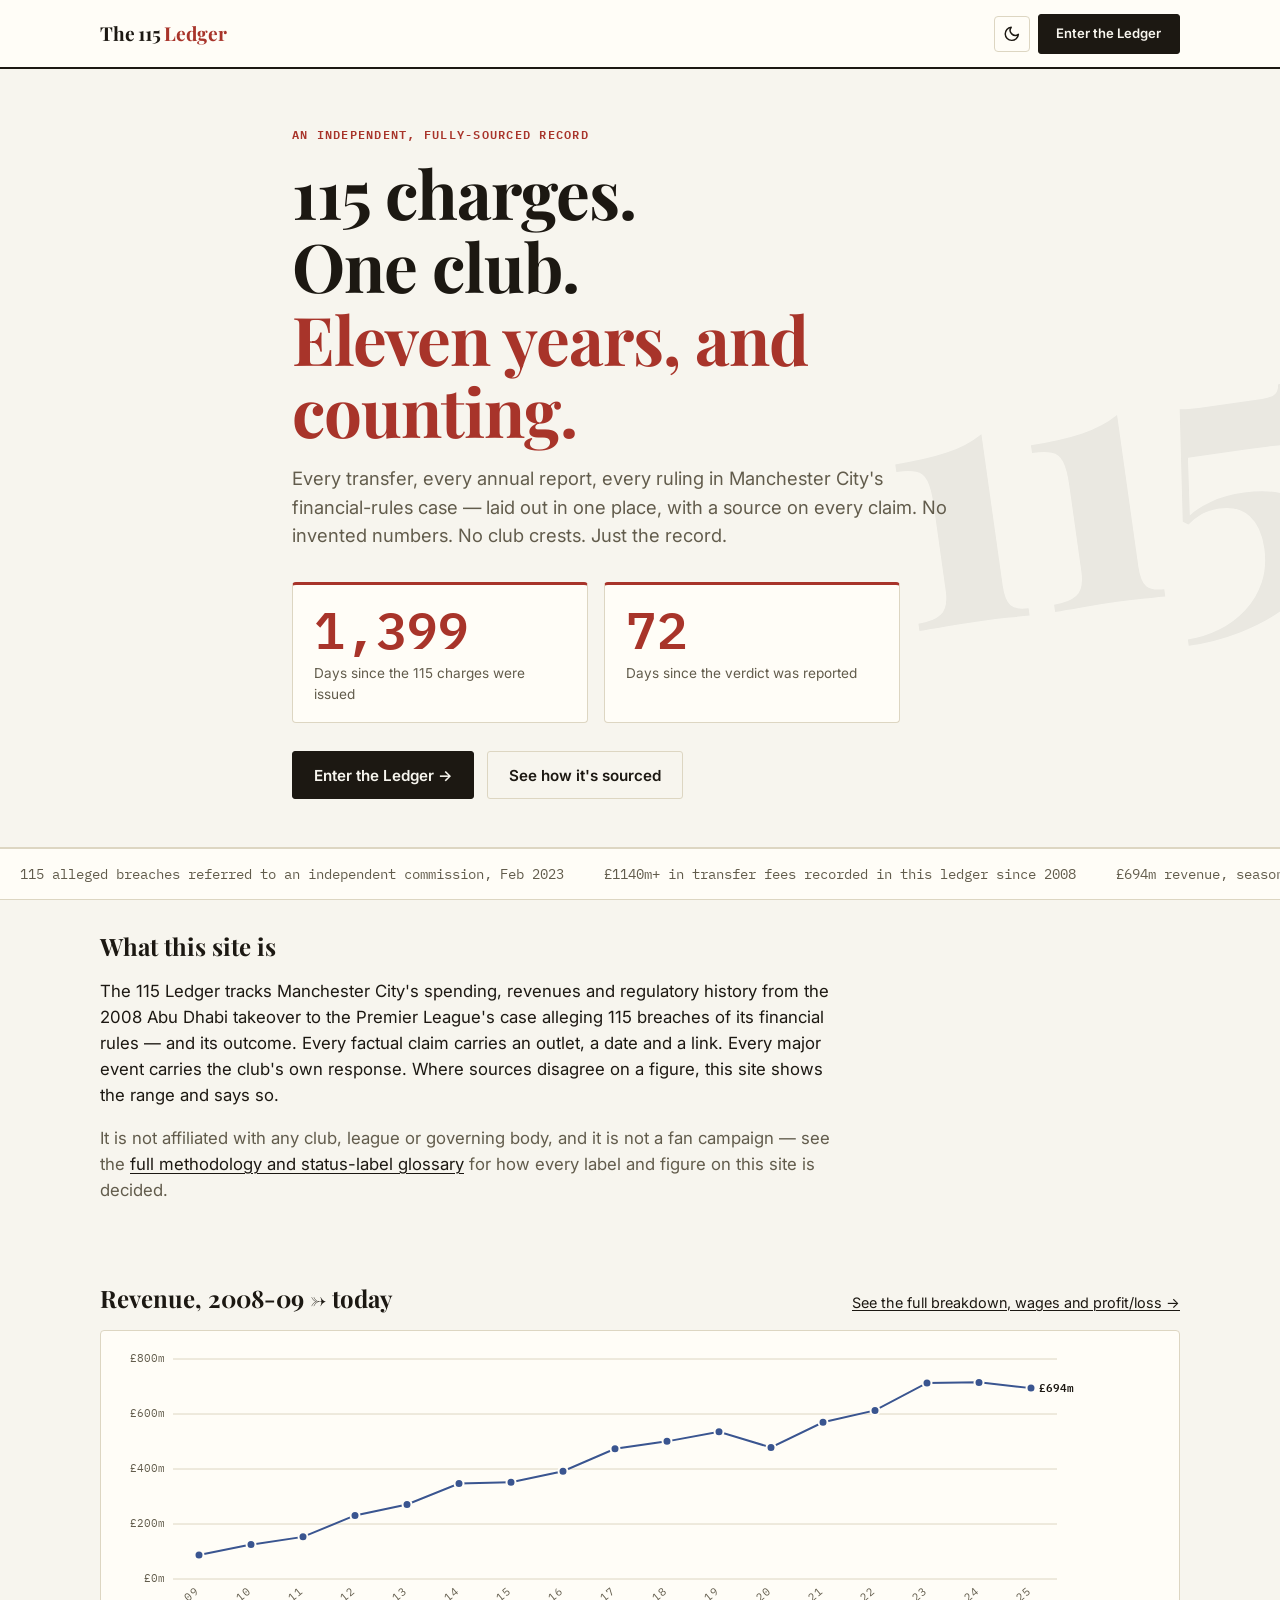
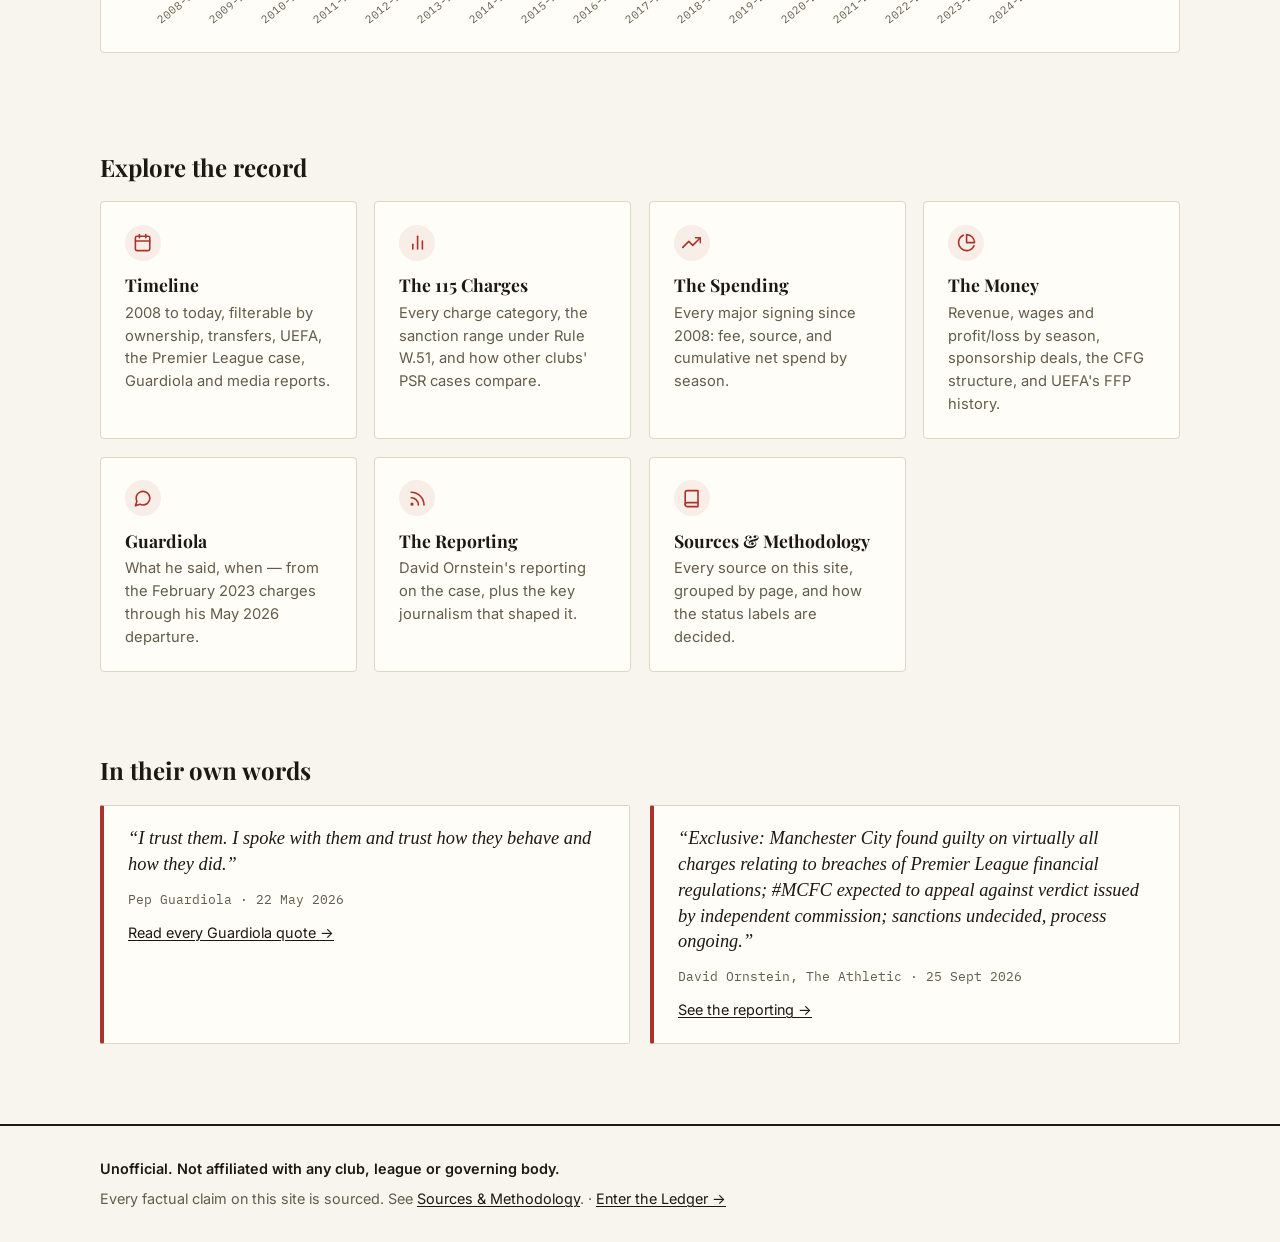
==== commit 52b7a21c: "Add a graphic, motion-led landing page; move the dashboard to home.html index.html is now a standalo" ====
--- a/index.html
+++ b/index.html
@@ -42,96 +42,126 @@
       })();
     </script>
   </head>
-  <body>
-  <a class="skip-link" href="#main">Skip to main content</a>
-  <header class="site-header">
-    <div class="header-inner">
-      <a href="index.html" class="logo">The 115 <span class="logo-accent">Ledger</span></a>
-      <nav class="site-nav" id="site-nav" aria-label="Primary">
-        <ul>
-        <li><a href="index.html">Home</a></li>
-        <li><a href="timeline.html">Timeline</a></li>
-        <li><a href="charges.html">The Charges</a></li>
-        <li><a href="spending.html">The Spending</a></li>
-        <li><a href="money.html">The Money</a></li>
-        <li><a href="guardiola.html">Guardiola</a></li>
-        <li><a href="reporting.html">The Reporting</a></li>
-        <li><a href="sources.html">Sources</a></li>
-        </ul>
-      </nav>
-      <div class="header-actions">
-        <button id="theme-toggle" class="icon-button theme-toggle" type="button" aria-pressed="false" aria-label="Toggle dark and light theme">
-          <svg class="icon-sun" viewBox="0 0 24 24" fill="none" stroke="currentColor" stroke-width="2" stroke-linecap="round" stroke-linejoin="round" aria-hidden="true">
-            <circle cx="12" cy="12" r="4"></circle>
-            <line x1="12" y1="2" x2="12" y2="4"></line>
-            <line x1="12" y1="20" x2="12" y2="22"></line>
-            <line x1="4.93" y1="4.93" x2="6.34" y2="6.34"></line>
-            <line x1="17.66" y1="17.66" x2="19.07" y2="19.07"></line>
-            <line x1="2" y1="12" x2="4" y2="12"></line>
-            <line x1="20" y1="12" x2="22" y2="12"></line>
-            <line x1="4.93" y1="19.07" x2="6.34" y2="17.66"></line>
-            <line x1="17.66" y1="6.34" x2="19.07" y2="4.93"></line>
-          </svg>
-          <svg class="icon-moon" viewBox="0 0 24 24" fill="none" stroke="currentColor" stroke-width="2" stroke-linecap="round" stroke-linejoin="round" aria-hidden="true">
-            <path d="M21 12.79A9 9 0 1 1 11.21 3 7 7 0 0 0 21 12.79z"></path>
-          </svg>
-        </button>
-        <button id="nav-toggle" class="icon-button nav-toggle" type="button" aria-expanded="false" aria-controls="site-nav" aria-label="Toggle navigation menu">
-          <span></span><span></span><span></span>
-        </button>
+  <body class="landing-body">
+    <a class="skip-link" href="#main">Skip to main content</a>
+    <header class="site-header landing-header">
+      <div class="header-inner">
+        <a href="index.html" class="logo">The 115 <span class="logo-accent">Ledger</span></a>
+        <div class="header-actions">
+          <button id="theme-toggle" class="icon-button theme-toggle" type="button" aria-pressed="false" aria-label="Toggle dark and light theme">
+            <svg class="icon-sun" viewBox="0 0 24 24" fill="none" stroke="currentColor" stroke-width="2" stroke-linecap="round" stroke-linejoin="round" aria-hidden="true">
+              <circle cx="12" cy="12" r="4"></circle>
+              <line x1="12" y1="2" x2="12" y2="4"></line>
+              <line x1="12" y1="20" x2="12" y2="22"></line>
+              <line x1="4.93" y1="4.93" x2="6.34" y2="6.34"></line>
+              <line x1="17.66" y1="17.66" x2="19.07" y2="19.07"></line>
+              <line x1="2" y1="12" x2="4" y2="12"></line>
+              <line x1="20" y1="12" x2="22" y2="12"></line>
+              <line x1="4.93" y1="19.07" x2="6.34" y2="17.66"></line>
+              <line x1="17.66" y1="6.34" x2="19.07" y2="4.93"></line>
+            </svg>
+            <svg class="icon-moon" viewBox="0 0 24 24" fill="none" stroke="currentColor" stroke-width="2" stroke-linecap="round" stroke-linejoin="round" aria-hidden="true">
+              <path d="M21 12.79A9 9 0 1 1 11.21 3 7 7 0 0 0 21 12.79z"></path>
+            </svg>
+          </button>
+          <a class="button button-primary landing-header-cta" href="home.html">Enter the Ledger</a>
+        </div>
       </div>
-    </div>
-  </header>
+    </header>
     <main id="main">
-      <section class="hero">
-        <div class="container">
-          <h1>The 115 Ledger</h1>
-          <p class="tagline">A fully-sourced, documentary record of Manchester City's spending, revenues and regulatory history — from the 2008 Abu Dhabi takeover to the Premier League's 115-charges case.</p>
+      <section class="landing-hero">
+        <div class="container landing-hero-inner">
+          <p class="landing-eyebrow reveal">An independent, fully-sourced record</p>
+          <h1 class="landing-title reveal" style="--reveal-delay: 60ms">
+            115 charges.<br />One club.<br /><span class="landing-title-accent">Eleven years, and counting.</span>
+          </h1>
+          <p class="landing-lede reveal" style="--reveal-delay: 120ms">
+            Every transfer, every annual report, every ruling in Manchester City's financial-rules case — laid out
+            in one place, with a source on every claim. No invented numbers. No club crests. Just the record.
+          </p>
 
-          <div id="status-badge" class="status-badge status-pending" role="status" aria-live="polite">
-            <span class="status-badge-fallback">Loading case status…</span>
-          </div>
-
-          <div class="stat-grid" aria-label="Case clock">
-            <div class="stat-tile reveal">
-              <p class="stat-value" id="stat-charges-days" aria-live="polite">—</p>
-              <p class="stat-label">Days since the 115 charges were issued</p>
+          <div class="landing-clock reveal" style="--reveal-delay: 180ms" aria-label="Case clock">
+            <div class="landing-clock-tile">
+              <p class="landing-clock-value num" id="landing-stat-charges">—</p>
+              <p class="landing-clock-label">Days since the 115 charges were issued</p>
             </div>
-            <div class="stat-tile reveal" style="--reveal-delay: 90ms">
-              <p class="stat-value" id="stat-verdict-days" aria-live="polite">—</p>
-              <p class="stat-label">Days since the verdict was reported</p>
+            <div class="landing-clock-tile">
+              <p class="landing-clock-value num" id="landing-stat-verdict">—</p>
+              <p class="landing-clock-label">Days since the verdict was reported</p>
             </div>
           </div>
 
+          <div class="landing-cta-row reveal" style="--reveal-delay: 220ms">
+            <a class="button button-primary" href="home.html">Enter the Ledger →</a>
+            <a class="button button-ghost" href="sources.html">See how it's sourced</a>
+          </div>
+
           <noscript>
-            <p class="placeholder-panel">This page uses JavaScript to calculate the live case clock from <code>data/status.json</code> and to list the latest timeline entries. Enable JavaScript, or read the underlying data files directly, to see current figures.</p>
+            <p class="placeholder-panel">This page uses JavaScript to calculate the live case clock. Enable JavaScript, or go straight to the <a href="home.html">Home</a> page to read the underlying data files.</p>
           </noscript>
+        </div>
+        <div class="landing-stamp" aria-hidden="true">115</div>
+      </section>
+
+      <div class="fact-strip-wrap reveal">
+        <div class="fact-strip" id="fact-strip" role="list" aria-label="Key facts, each sourced elsewhere on this site">
+          <span class="placeholder-panel">Loading facts…</span>
+        </div>
+      </div>
+
+      <section class="section reveal">
+        <div class="container landing-about">
+          <h2>What this site is</h2>
+          <p>
+            The 115 Ledger tracks Manchester City's spending, revenues and regulatory history from the 2008 Abu
+            Dhabi takeover to the Premier League's case alleging 115 breaches of its financial rules — and its
+            outcome. Every factual claim carries an outlet, a date and a link. Every major event carries the
+            club's own response. Where sources disagree on a figure, this site shows the range and says so.
+          </p>
+          <p class="landing-about-note">
+            It is not affiliated with any club, league or governing body, and it is not a fan campaign — see the
+            <a href="sources.html">full methodology and status-label glossary</a> for how every label and figure
+            on this site is decided.
+          </p>
         </div>
       </section>
 
-      <section class="section reveal">
+      <section class="section reveal" aria-labelledby="landing-chart-heading">
         <div class="container">
-          <h2>Where the case stands today</h2>
-          <p class="case-summary">In February 2023 the Premier League charged Manchester City with 115 alleged breaches of its financial rules, covering the 2009-10 to 2017-18 seasons plus an alleged failure to cooperate with the investigation from December 2018 onward. An independent commission heard the case in London between September and December 2024. On 25 September 2026, David Ornstein of The Athletic reported that the commission had found City guilty on 114 of the 115 charges — a <strong>reported</strong> verdict, not yet the commission's own published written decision. Sanctions have not been announced and City are expected to appeal. See the full <a href="timeline.html">timeline</a> and every <a href="sources.html">source</a> behind this summary.</p>
+          <div class="landing-chart-head">
+            <h2 id="landing-chart-heading">Revenue, 2008-09 → today</h2>
+            <a href="money.html">See the full breakdown, wages and profit/loss →</a>
+          </div>
+          <div class="chart-scroll landing-chart" id="landing-chart-revenue" role="img" aria-label="Line chart of Manchester City annual revenue by season, loading">
+            <p class="placeholder-panel">Loading chart…</p>
+          </div>
         </div>
       </section>
 
-      <section class="section reveal">
+      <section class="section reveal" aria-labelledby="landing-explore-heading">
         <div class="container">
-          <h2>Latest</h2>
-          <ul class="latest-list" id="latest-list" aria-live="polite">
-            <li class="placeholder-panel">Loading the latest timeline entries…</li>
-          </ul>
+          <h2 id="landing-explore-heading">Explore the record</h2>
+          <div class="explore-grid" id="explore-grid"></div>
+        </div>
+      </section>
+
+      <section class="section reveal" aria-labelledby="landing-quotes-heading">
+        <div class="container">
+          <h2 id="landing-quotes-heading">In their own words</h2>
+          <div class="quote-preview-grid" id="quote-preview-grid">
+            <p class="placeholder-panel">Loading…</p>
+          </div>
         </div>
       </section>
     </main>
-  <footer class="site-footer">
-    <div class="container footer-inner">
-      <p class="disclaimer">Unofficial. Not affiliated with any club, league or governing body.</p>
-      <p class="footer-meta">Every factual claim on this site is sourced. See <a href="sources.html">Sources &amp; Methodology</a>.</p>
-    </div>
-  </footer>
+    <footer class="site-footer">
+      <div class="container footer-inner">
+        <p class="disclaimer">Unofficial. Not affiliated with any club, league or governing body.</p>
+        <p class="footer-meta">Every factual claim on this site is sourced. See <a href="sources.html">Sources &amp; Methodology</a>. &middot; <a href="home.html">Enter the Ledger →</a></p>
+      </div>
+    </footer>
     <script src="js/main.js" defer></script>
-    <script src="js/home.js" defer></script>
+    <script src="js/charts.js" defer></script>
+    <script src="js/landing.js" defer></script>
   </body>
 </html>
--- a/css/style.css
+++ b/css/style.css
@@ -1545,3 +1545,346 @@
   color: var(--text-muted);
   margin-bottom: 0.15rem;
 }
+
+/* Landing page — the site's front door. More graphic and more animated
+   than the documentary pages behind it, but the same ledger identity:
+   paper + ink + the one reserved red, typography and charts only. */
+
+.button {
+  display: inline-flex;
+  align-items: center;
+  gap: 0.4rem;
+  padding: 0.7rem 1.3rem;
+  border-radius: 3px;
+  font-weight: 600;
+  font-size: 0.95rem;
+  text-decoration: none;
+  border: 1.5px solid var(--text);
+  transition: transform 0.15s ease, background-color 0.15s ease, color 0.15s ease, border-color 0.15s ease;
+}
+
+.button:hover {
+  transform: translateY(-2px);
+  text-decoration: none;
+}
+
+.button-primary {
+  background: var(--text);
+  color: var(--bg);
+}
+
+.button-primary:visited {
+  color: var(--bg);
+}
+
+.button-primary:hover {
+  background: var(--accent);
+  border-color: var(--accent);
+  color: var(--accent-contrast);
+}
+
+.button-ghost {
+  background: transparent;
+  color: var(--text);
+  border-color: var(--border);
+}
+
+.button-ghost:visited {
+  color: var(--text);
+}
+
+.button-ghost:hover {
+  border-color: var(--text);
+}
+
+.landing-header .header-inner {
+  justify-content: space-between;
+}
+
+.landing-header-cta {
+  padding: 0.55rem 1.1rem;
+  font-size: 0.82rem;
+  white-space: nowrap;
+}
+
+.landing-hero {
+  position: relative;
+  padding: 3.5rem 0 3rem;
+  overflow: hidden;
+  border-bottom: 1px solid var(--border);
+}
+
+.landing-hero-inner {
+  position: relative;
+  z-index: 1;
+  max-width: 46rem;
+}
+
+.landing-eyebrow {
+  font-family: var(--font-mono);
+  text-transform: uppercase;
+  letter-spacing: 0.1em;
+  font-size: 0.78rem;
+  color: var(--accent);
+  font-weight: 600;
+  margin: 0 0 0.75rem;
+}
+
+.landing-title {
+  font-size: clamp(2.4rem, 7vw, 4.2rem);
+  line-height: 1.08;
+  margin: 0 0 1.1rem;
+  letter-spacing: -0.015em;
+}
+
+.landing-title-accent {
+  color: var(--accent);
+}
+
+.landing-lede {
+  font-size: 1.15rem;
+  color: var(--text-muted);
+  max-width: 56ch;
+  margin: 0 0 2rem;
+}
+
+.landing-clock {
+  display: grid;
+  grid-template-columns: repeat(auto-fit, minmax(200px, 1fr));
+  gap: 1rem;
+  max-width: 38rem;
+  margin: 0 0 1.75rem;
+}
+
+.landing-clock-tile {
+  background: var(--bg-elevated);
+  border: 1px solid var(--border);
+  border-top: 3px solid var(--accent);
+  border-radius: 4px;
+  padding: 1.1rem 1.3rem;
+}
+
+.landing-clock-value {
+  font-size: clamp(2.4rem, 6vw, 3.2rem);
+  font-weight: 600;
+  line-height: 1.05;
+  margin: 0;
+  color: var(--accent);
+}
+
+.landing-clock-label {
+  margin: 0.4rem 0 0;
+  color: var(--text-muted);
+  font-size: 0.85rem;
+}
+
+.landing-cta-row {
+  display: flex;
+  flex-wrap: wrap;
+  gap: 0.85rem;
+}
+
+/* Big decorative "115" watermark — typography only, no imagery. Purely
+   ornamental (aria-hidden), so it's fine for it to clip or overlap. */
+.landing-stamp {
+  position: absolute;
+  top: 50%;
+  right: -2.5rem;
+  transform: translateY(-50%) rotate(-8deg);
+  font-family: var(--font-serif);
+  font-weight: 800;
+  font-size: 22rem;
+  line-height: 1;
+  color: var(--ink-tint);
+  z-index: 0;
+  pointer-events: none;
+  user-select: none;
+}
+
+@media (max-width: 760px) {
+  .landing-stamp {
+    display: none;
+  }
+}
+
+/* Fact ticker — a slow, pausable marquee of sourced-elsewhere facts. */
+
+.fact-strip-wrap {
+  overflow: hidden;
+  border-top: 1px solid var(--border);
+  border-bottom: 1px solid var(--border);
+  background: var(--bg-elevated);
+  padding: 0.9rem 0;
+}
+
+.fact-strip {
+  display: flex;
+  width: max-content;
+  gap: 2.5rem;
+  padding: 0 1.25rem;
+}
+
+.fact-chip {
+  font-family: var(--font-mono);
+  font-size: 0.85rem;
+  color: var(--text-muted);
+  white-space: nowrap;
+}
+
+@media (prefers-reduced-motion: no-preference) {
+  .fact-strip {
+    animation: ticker-scroll 34s linear infinite;
+  }
+
+  .fact-strip-wrap:hover .fact-strip,
+  .fact-strip-wrap:focus-within .fact-strip {
+    animation-play-state: paused;
+  }
+}
+
+@media (prefers-reduced-motion: reduce) {
+  .fact-strip-wrap {
+    overflow-x: auto;
+  }
+
+  .fact-strip {
+    width: auto;
+    flex-wrap: wrap;
+  }
+
+  /* The list is duplicated in the DOM for the marquee loop; reduced-motion
+     users get the static version, so hide the second copy. */
+  .fact-strip .fact-chip:nth-child(n + 6) {
+    display: none;
+  }
+}
+
+@keyframes ticker-scroll {
+  from {
+    transform: translateX(0);
+  }
+  to {
+    transform: translateX(-50%);
+  }
+}
+
+.landing-about h2 {
+  margin: 0 0 0.75rem;
+}
+
+.landing-about p {
+  max-width: 68ch;
+  font-size: 1.05rem;
+}
+
+.landing-about-note {
+  color: var(--text-muted);
+  font-size: 0.95rem;
+}
+
+.landing-chart-head {
+  display: flex;
+  flex-wrap: wrap;
+  align-items: baseline;
+  justify-content: space-between;
+  gap: 0.5rem 1.5rem;
+  margin-bottom: 0.5rem;
+}
+
+.landing-chart-head h2 {
+  margin: 0;
+}
+
+.landing-chart-head a {
+  font-size: 0.9rem;
+  white-space: nowrap;
+}
+
+.explore-grid {
+  display: grid;
+  grid-template-columns: repeat(auto-fit, minmax(230px, 1fr));
+  gap: 1.1rem;
+}
+
+.explore-card {
+  display: block;
+  border: 1px solid var(--border);
+  border-radius: 4px;
+  background: var(--bg-elevated);
+  padding: 1.4rem 1.5rem;
+  text-decoration: none;
+  color: var(--text);
+  transition: transform 0.2s ease, box-shadow 0.2s ease, border-color 0.2s ease;
+}
+
+.explore-card:visited {
+  color: var(--text);
+}
+
+.explore-card:hover {
+  transform: translateY(-3px);
+  box-shadow: var(--shadow);
+  border-color: var(--text);
+  text-decoration: none;
+}
+
+.explore-icon {
+  display: inline-flex;
+  width: 2.25rem;
+  height: 2.25rem;
+  align-items: center;
+  justify-content: center;
+  border-radius: 50%;
+  background: var(--accent-tint);
+  color: var(--accent);
+  margin-bottom: 0.85rem;
+}
+
+.explore-icon svg {
+  width: 1.2rem;
+  height: 1.2rem;
+}
+
+.explore-card h3 {
+  margin: 0 0 0.4rem;
+  font-size: 1.1rem;
+}
+
+.explore-card p {
+  margin: 0;
+  color: var(--text-muted);
+  font-size: 0.92rem;
+}
+
+.quote-preview-grid {
+  display: grid;
+  grid-template-columns: repeat(auto-fit, minmax(280px, 1fr));
+  gap: 1.25rem;
+}
+
+.quote-preview-card {
+  border: 1px solid var(--border);
+  border-left: 4px solid var(--accent);
+  border-radius: 2px;
+  background: var(--bg-elevated);
+  padding: 1.3rem 1.5rem;
+}
+
+.quote-preview-card blockquote {
+  margin: 0 0 0.75rem;
+  font-family: var(--font-serif);
+  font-size: 1.15rem;
+  font-style: italic;
+  line-height: 1.4;
+}
+
+.quote-preview-meta {
+  margin: 0 0 0.6rem;
+  color: var(--text-muted);
+  font-family: var(--font-mono);
+  font-size: 0.82rem;
+}
+
+.quote-preview-card a {
+  font-size: 0.9rem;
+}
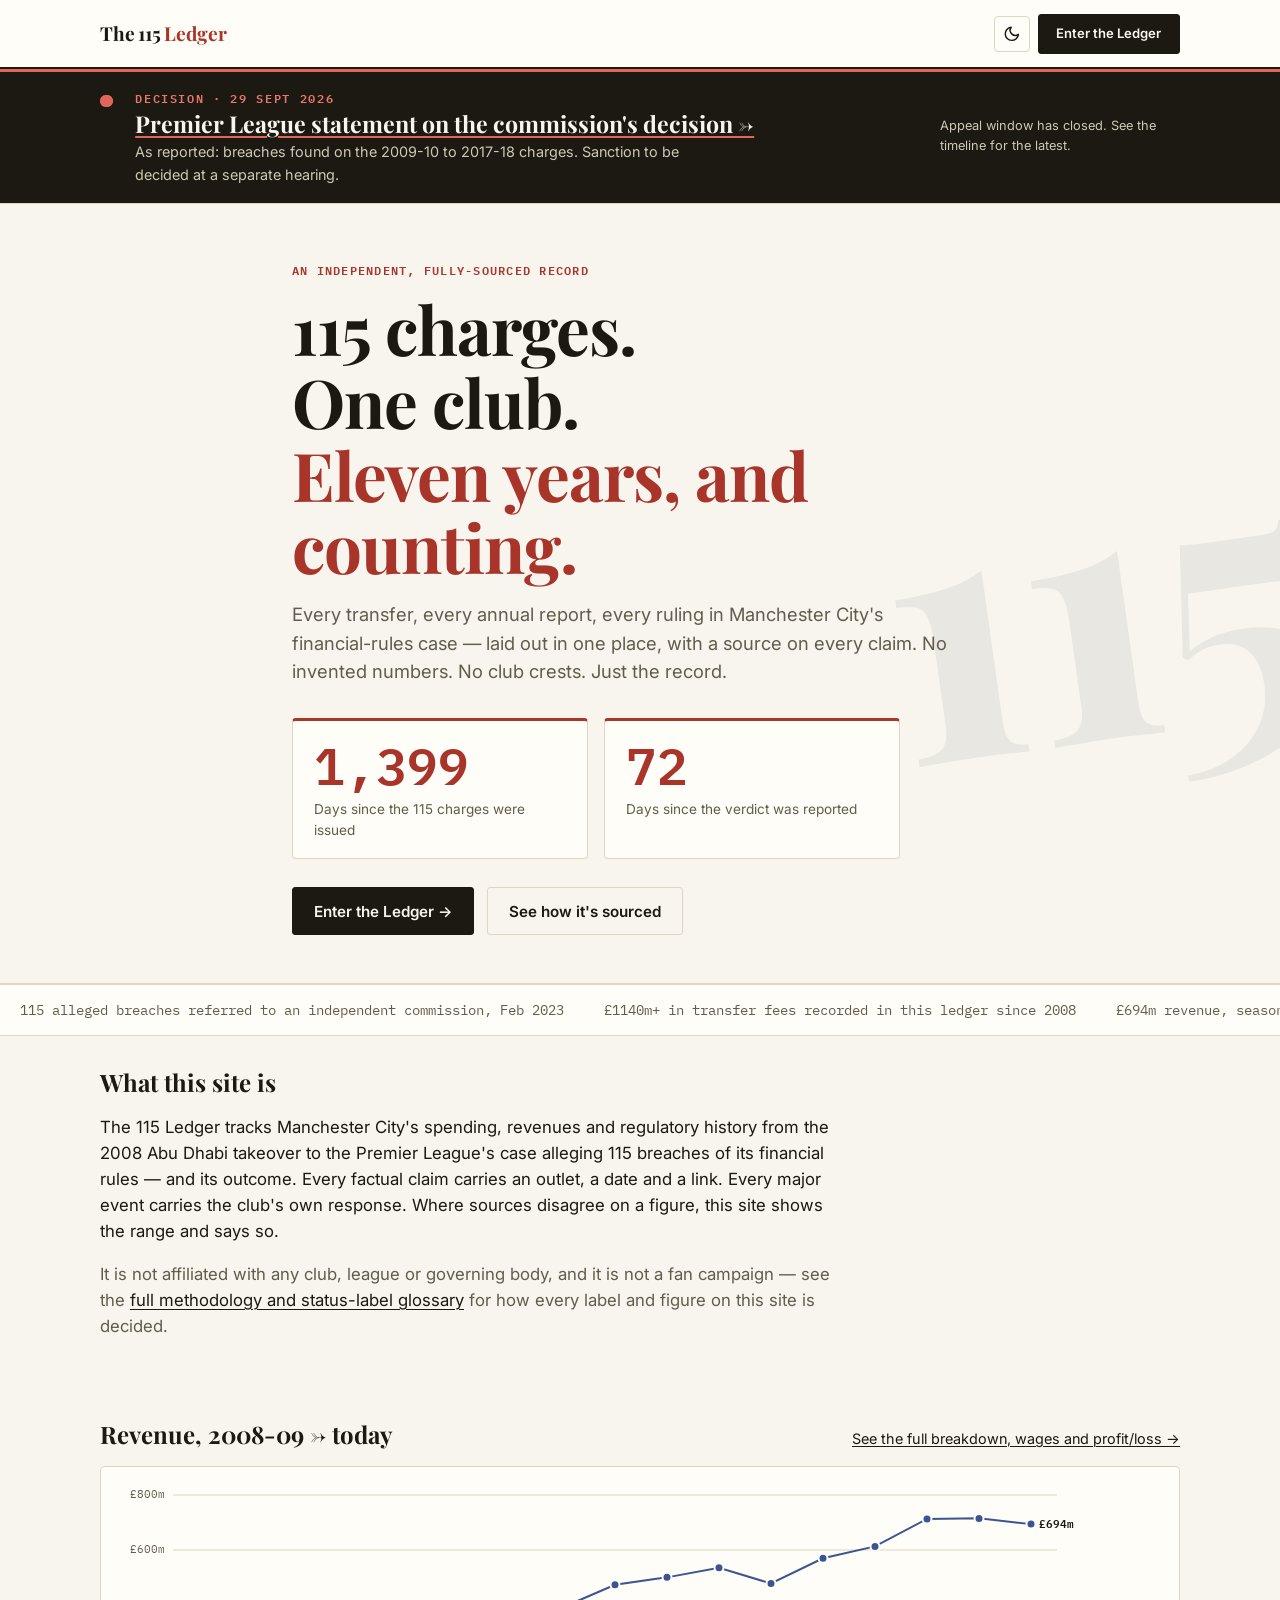
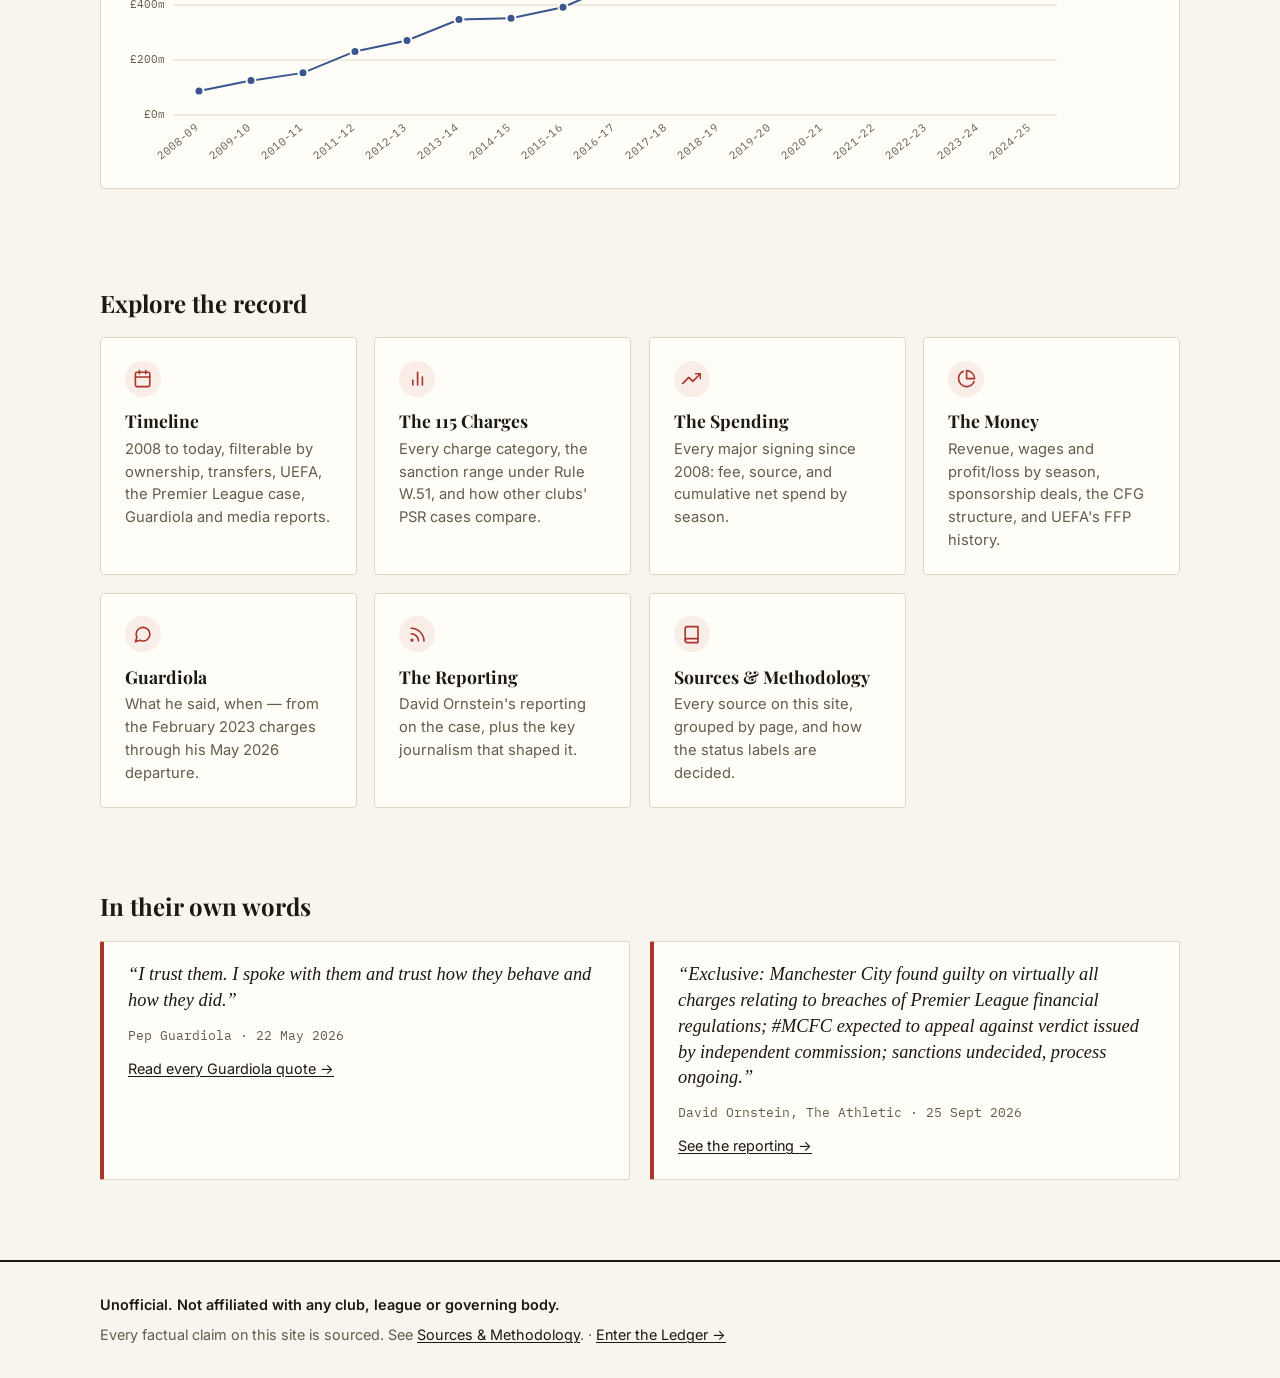
==== commit cf717af3: "Record the Premier League's 29 Sept statement and add an animated decision banner Content (conservat" ====
--- a/index.html
+++ b/index.html
@@ -69,6 +69,7 @@
       </div>
     </header>
     <main id="main">
+      <div class="decision-slot" id="decision-slot"></div>
       <section class="landing-hero">
         <div class="container landing-hero-inner">
           <p class="landing-eyebrow reveal">An independent, fully-sourced record</p>
@@ -161,6 +162,7 @@
       </div>
     </footer>
     <script src="js/main.js" defer></script>
+    <script src="js/decision.js" defer></script>
     <script src="js/charts.js" defer></script>
     <script src="js/landing.js" defer></script>
   </body>
--- a/css/style.css
+++ b/css/style.css
@@ -1888,3 +1888,622 @@
 .quote-preview-card a {
   font-size: 0.9rem;
 }
+
+/* The Scale (money.html) — the money measured in things you can picture.
+   Red is reserved for the key figures (the big totals and counts). */
+
+.scale-kicker {
+  font-family: var(--font-mono);
+  text-transform: uppercase;
+  letter-spacing: 0.12em;
+  font-size: 0.78rem;
+  font-weight: 600;
+  color: var(--accent);
+  margin: 0 0 0.4rem;
+}
+
+.scale h2 {
+  font-size: clamp(1.7rem, 4.4vw, 2.5rem);
+  margin: 0 0 0.6rem;
+  letter-spacing: -0.01em;
+}
+
+.scale-lede {
+  max-width: 64ch;
+  color: var(--text-muted);
+  font-size: 1.05rem;
+  margin: 0 0 1.5rem;
+}
+
+.scale-hero {
+  background: var(--bg-elevated);
+  border: 1px solid var(--border);
+  border-top: 4px solid var(--accent);
+  border-radius: 4px;
+  padding: 1.6rem clamp(1.1rem, 4vw, 2.2rem);
+  margin-bottom: 1.1rem;
+}
+
+.scale-hero-label {
+  margin: 0 0 0.3rem;
+  color: var(--text-muted);
+  font-size: 0.95rem;
+}
+
+.scale-hero-number {
+  font-size: clamp(3rem, 12vw, 6.2rem);
+  font-weight: 600;
+  line-height: 1;
+  margin: 0 0 0.7rem;
+  color: var(--accent);
+}
+
+.scale-hero-punch {
+  font-family: var(--font-serif);
+  font-size: clamp(1.15rem, 3vw, 1.5rem);
+  line-height: 1.35;
+  max-width: 44ch;
+  margin: 0 0 0.8rem;
+}
+
+.scale-hero-detail,
+.scale-press {
+  color: var(--text-muted);
+  font-size: 0.92rem;
+  max-width: 70ch;
+  margin: 0 0 0.6rem;
+}
+
+.scale-press {
+  border-left: 3px solid var(--border);
+  padding-left: 0.8rem;
+}
+
+.scale-src {
+  display: inline;
+  font-size: 0.85em;
+}
+
+.scale-tabs {
+  display: flex;
+  flex-wrap: wrap;
+  gap: 0.5rem;
+  margin: 0 0 1.1rem;
+}
+
+.scale-tab {
+  font: inherit;
+  font-weight: 600;
+  font-size: 0.9rem;
+  padding: 0.55rem 1.1rem;
+  border: 1.5px solid var(--border);
+  border-radius: 3px;
+  background: transparent;
+  color: var(--text);
+  cursor: pointer;
+  transition: transform 0.15s ease, background-color 0.15s ease, border-color 0.15s ease, color 0.15s ease;
+}
+
+.scale-tab:hover {
+  border-color: var(--text);
+  transform: translateY(-1px);
+}
+
+.scale-tab[aria-pressed="true"] {
+  background: var(--text);
+  border-color: var(--text);
+  color: var(--bg);
+}
+
+.scale-equiv {
+  display: grid;
+  grid-template-columns: repeat(auto-fit, minmax(min(100%, 185px), 1fr));
+  gap: 1rem;
+}
+
+.equiv-card {
+  background: var(--bg-elevated);
+  border: 1px solid var(--border);
+  border-radius: 4px;
+  padding: 1.1rem 1.2rem 1rem;
+}
+
+.equiv-count {
+  font-size: clamp(2rem, 6vw, 2.8rem);
+  font-weight: 600;
+  line-height: 1;
+  margin: 0;
+  color: var(--accent);
+}
+
+.equiv-name {
+  font-family: var(--font-serif);
+  font-weight: 700;
+  font-size: 1.05rem;
+  margin: 0.25rem 0 0.8rem;
+}
+
+.pics {
+  display: flex;
+  flex-wrap: wrap;
+  gap: 0.3rem 0.35rem;
+  min-height: 2rem;
+}
+
+.pic {
+  position: relative;
+  display: inline-block;
+  width: 2.35rem;
+  color: var(--text);
+}
+
+.pic svg {
+  display: block;
+  width: 100%;
+  height: auto;
+  fill: var(--accent-tint);
+}
+
+.pic-partial .pic-base {
+  display: block;
+  opacity: 0.28;
+}
+
+.pic-partial .pic-fill {
+  position: absolute;
+  inset: 0;
+}
+
+.equiv-legend {
+  margin: 0.7rem 0 0;
+  color: var(--text-muted);
+  font-size: 0.82rem;
+}
+
+@media (prefers-reduced-motion: no-preference) {
+  .scale-equiv .equiv-card {
+    opacity: 0;
+    transform: translateY(14px);
+  }
+
+  .scale-equiv.in-view .equiv-card {
+    animation: equiv-in 0.55s cubic-bezier(0.22, 1, 0.36, 1) forwards;
+    animation-delay: var(--d, 0ms);
+  }
+
+  .scale-equiv .pic {
+    opacity: 0;
+    transform: translateY(8px) scale(0.6);
+  }
+
+  .scale-equiv.in-view .pic {
+    animation: pic-pop 0.5s cubic-bezier(0.34, 1.56, 0.64, 1) forwards;
+    animation-delay: calc(var(--d, 0ms) + 260ms);
+  }
+
+  @keyframes equiv-in {
+    to { opacity: 1; transform: translateY(0); }
+  }
+
+  @keyframes pic-pop {
+    to { opacity: 1; transform: translateY(0) scale(1); }
+  }
+}
+
+.scale-caveat {
+  margin-top: 1.1rem;
+  max-width: 72ch;
+  color: var(--text-muted);
+  font-size: 0.9rem;
+}
+
+.scale-caveat p {
+  margin: 0 0 0.7rem;
+}
+
+.scale-refs {
+  margin: 0.7rem 0 0;
+  padding-left: 1.1rem;
+}
+
+.scale-refs li {
+  margin-bottom: 0.6rem;
+}
+
+/* Revenue mix */
+
+.mix-row {
+  margin-bottom: 1.5rem;
+}
+
+.mix-head {
+  display: flex;
+  flex-wrap: wrap;
+  justify-content: space-between;
+  gap: 0.2rem 1rem;
+  margin-bottom: 0.4rem;
+}
+
+.mix-club {
+  font-family: var(--font-serif);
+  font-weight: 700;
+  font-size: 1.15rem;
+}
+
+.mix-season {
+  color: var(--text-muted);
+  font-size: 0.85rem;
+}
+
+.mix-bar {
+  display: flex;
+  height: 2.6rem;
+  border-radius: 3px;
+  overflow: hidden;
+  background: var(--border);
+}
+
+.mix-seg {
+  display: block;
+  height: 100%;
+}
+
+.mix-seg + .mix-seg {
+  border-left: 2px solid var(--bg-elevated);
+}
+
+.mix-md { background: var(--chart-ink); }
+.mix-br { background: var(--chart-red); }
+.mix-co { background: var(--chart-teal); }
+
+.mix-key {
+  display: flex;
+  flex-wrap: wrap;
+  gap: 0.3rem 1.3rem;
+  margin-top: 0.45rem;
+  font-size: 0.88rem;
+  color: var(--text-muted);
+}
+
+.mix-key-item {
+  display: inline-flex;
+  align-items: center;
+  gap: 0.4rem;
+}
+
+.mix-key-item b {
+  color: var(--text);
+}
+
+.mix-callouts {
+  display: grid;
+  grid-template-columns: repeat(auto-fit, minmax(min(100%, 210px), 1fr));
+  gap: 1rem;
+  margin: 1.8rem 0 1.2rem;
+}
+
+.mix-callout {
+  border-top: 3px solid var(--text);
+  padding-top: 0.6rem;
+}
+
+.mix-callout:first-child {
+  border-top-color: var(--accent);
+}
+
+.mix-callout p {
+  margin: 0;
+  color: var(--text-muted);
+  font-size: 0.9rem;
+}
+
+.mix-callout .mix-big {
+  font-size: clamp(2.3rem, 7vw, 3.4rem);
+  font-weight: 600;
+  line-height: 1.05;
+  color: var(--text);
+  margin-bottom: 0.2rem;
+}
+
+.mix-callout:first-child .mix-big {
+  color: var(--accent);
+}
+
+.mix-story {
+  font-family: var(--font-serif);
+  font-size: clamp(1.1rem, 2.6vw, 1.3rem);
+  line-height: 1.5;
+  max-width: 62ch;
+  margin: 0 0 0.5rem;
+}
+
+@media (prefers-reduced-motion: no-preference) {
+  .mix .mix-bar {
+    transition: clip-path 1.1s cubic-bezier(0.22, 1, 0.36, 1);
+    transition-delay: var(--d, 0ms);
+  }
+
+  .mix:not(.in-view) .mix-bar {
+    clip-path: inset(0 100% 0 0);
+  }
+}
+
+.scale-isnt p {
+  max-width: 68ch;
+}
+
+/* Proportion bars: the total against whole-stadium build costs */
+
+.race {
+  margin: 0.4rem 0 1rem;
+  max-width: 46rem;
+}
+
+.race-title {
+  margin: 0 0 0.5rem;
+  font-family: var(--font-mono);
+  text-transform: uppercase;
+  letter-spacing: 0.08em;
+  font-size: 0.74rem;
+  color: var(--text-muted);
+}
+
+.race-row {
+  display: grid;
+  grid-template-columns: minmax(7.5rem, 13rem) 1fr auto;
+  align-items: center;
+  gap: 0.2rem 0.8rem;
+  margin-bottom: 0.45rem;
+  font-size: 0.85rem;
+}
+
+.race-track {
+  display: block;
+  height: 1.05rem;
+  background: var(--ink-tint);
+  border-radius: 2px;
+  overflow: hidden;
+}
+
+.race-bar {
+  display: block;
+  height: 100%;
+  transform-origin: left;
+}
+
+.race-total { background: var(--accent); }
+.race-ref { background: var(--chart-ink); }
+
+.race-val {
+  min-width: 4.4rem;
+  text-align: right;
+  font-weight: 600;
+}
+
+@media (max-width: 520px) {
+  .race-row {
+    grid-template-columns: 1fr auto;
+  }
+
+  .race-track {
+    grid-column: 1 / -1;
+    grid-row: 2;
+  }
+}
+
+@media (prefers-reduced-motion: no-preference) {
+  .scale-hero .race-bar {
+    transform: scaleX(0);
+  }
+
+  .scale-hero.in-view .race-bar {
+    animation: race-grow 1.1s cubic-bezier(0.22, 1, 0.36, 1) forwards;
+    animation-delay: var(--d, 0ms);
+  }
+
+  @keyframes race-grow {
+    to { transform: scaleX(1); }
+  }
+}
+
+/* Decision banner (home + landing) — fixed ink slab in both themes so the
+   moment reads as a "breaking" beat. Palette: #1C1812 slab, #F7F5EE text
+   (16.2:1), #CFC8B4 muted (10.6:1), #E0655A signal red (5.2:1).
+   Choreography (ms): slab 80/560, rule 120/700, dot pulse 1800 loop,
+   kicker 220, head 300, note 380 (420 each), clock 440, bar drain 600/1200. */
+
+/* Reserve the banner's height so nothing jumps when status.json arrives. */
+.decision-slot {
+  min-height: 8.5rem;
+}
+
+.decision-slot.is-empty {
+  min-height: 0;
+}
+
+@media (max-width: 760px) {
+  .decision-slot {
+    min-height: 16.4rem;
+  }
+
+  .decision-slot.is-empty {
+    min-height: 0;
+  }
+}
+
+.decision {
+  position: relative;
+  background: #1c1812;
+  color: #f7f5ee;
+  border-bottom: 1px solid var(--border);
+  overflow: hidden;
+}
+
+.decision-rule {
+  height: 3px;
+  background: #e0655a;
+  transform-origin: left;
+}
+
+.decision-inner {
+  display: grid;
+  grid-template-columns: auto 1fr auto;
+  align-items: center;
+  gap: 1rem 1.4rem;
+  padding-top: 1.05rem;
+  padding-bottom: 1.05rem;
+}
+
+.decision-dot {
+  position: relative;
+  width: 0.8rem;
+  height: 0.8rem;
+  align-self: start;
+  margin-top: 0.35rem;
+}
+
+.decision-dot i {
+  position: absolute;
+  inset: 0;
+  border-radius: 50%;
+  background: #e0655a;
+}
+
+.decision-dot::after {
+  content: "";
+  position: absolute;
+  inset: 0;
+  border-radius: 50%;
+  border: 2px solid #e0655a;
+}
+
+.decision-kicker {
+  margin: 0 0 0.2rem;
+  font-size: 0.74rem;
+  letter-spacing: 0.14em;
+  font-weight: 600;
+  color: #e8776c;
+}
+
+.decision-head {
+  margin: 0 0 0.2rem;
+  font-family: var(--font-serif);
+  font-weight: 700;
+  font-size: clamp(1.1rem, 2.6vw, 1.45rem);
+  line-height: 1.2;
+}
+
+.decision-head a,
+.decision-head a:visited {
+  color: #f7f5ee;
+  text-decoration-color: #e0655a;
+  text-decoration-thickness: 2px;
+}
+
+.decision-note {
+  margin: 0;
+  color: #cfc8b4;
+  font-size: 0.9rem;
+  max-width: 62ch;
+}
+
+.decision-clock {
+  min-width: 11.5rem;
+  max-width: 15rem;
+}
+
+.decision-days {
+  margin: 0;
+  font-size: clamp(2.2rem, 5vw, 3rem);
+  font-weight: 600;
+  line-height: 1;
+  color: #e0655a;
+}
+
+.decision-days-label {
+  margin: 0.25rem 0 0.5rem;
+  color: #cfc8b4;
+  font-size: 0.8rem;
+}
+
+.decision-track {
+  display: block;
+  height: 5px;
+  background: #4a4536;
+  border-radius: 2px;
+  overflow: hidden;
+}
+
+.decision-fill {
+  display: block;
+  height: 100%;
+  background: #e0655a;
+  transform-origin: left;
+  transform: scaleX(var(--r, 1));
+}
+
+@media (max-width: 760px) {
+  .decision-inner {
+    grid-template-columns: auto 1fr;
+  }
+
+  .decision-clock {
+    grid-column: 1 / -1;
+    max-width: none;
+  }
+}
+
+@media (prefers-reduced-motion: no-preference) {
+  .decision {
+    animation: decision-in 560ms cubic-bezier(0.16, 1, 0.3, 1) 80ms both;
+  }
+
+  .decision-rule {
+    animation: decision-rule 700ms cubic-bezier(0.65, 0, 0.35, 1) 120ms both;
+  }
+
+  .decision-kicker,
+  .decision-head,
+  .decision-note,
+  .decision-clock {
+    animation: decision-rise 420ms cubic-bezier(0.16, 1, 0.3, 1) both;
+  }
+
+  .decision-kicker { animation-delay: 220ms; }
+  .decision-head { animation-delay: 300ms; }
+  .decision-note { animation-delay: 380ms; }
+  .decision-clock { animation-delay: 440ms; }
+
+  .decision-dot::after {
+    animation: decision-pulse 1800ms cubic-bezier(0.2, 0, 0, 1) infinite;
+  }
+
+  .decision-fill {
+    animation: decision-drain 1200ms cubic-bezier(0.65, 0, 0.35, 1) 600ms both;
+  }
+
+  @keyframes decision-in {
+    from { opacity: 0; transform: translateY(-14px); }
+    to { opacity: 1; transform: translateY(0); }
+  }
+
+  @keyframes decision-rule {
+    from { transform: scaleX(0); }
+    to { transform: scaleX(1); }
+  }
+
+  @keyframes decision-rise {
+    from { opacity: 0; transform: translateY(8px); }
+    to { opacity: 1; transform: translateY(0); }
+  }
+
+  @keyframes decision-pulse {
+    0% { transform: scale(1); opacity: 0.6; }
+    100% { transform: scale(2.7); opacity: 0; }
+  }
+
+  @keyframes decision-drain {
+    from { transform: scaleX(1); }
+    to { transform: scaleX(var(--r, 1)); }
+  }
+}
